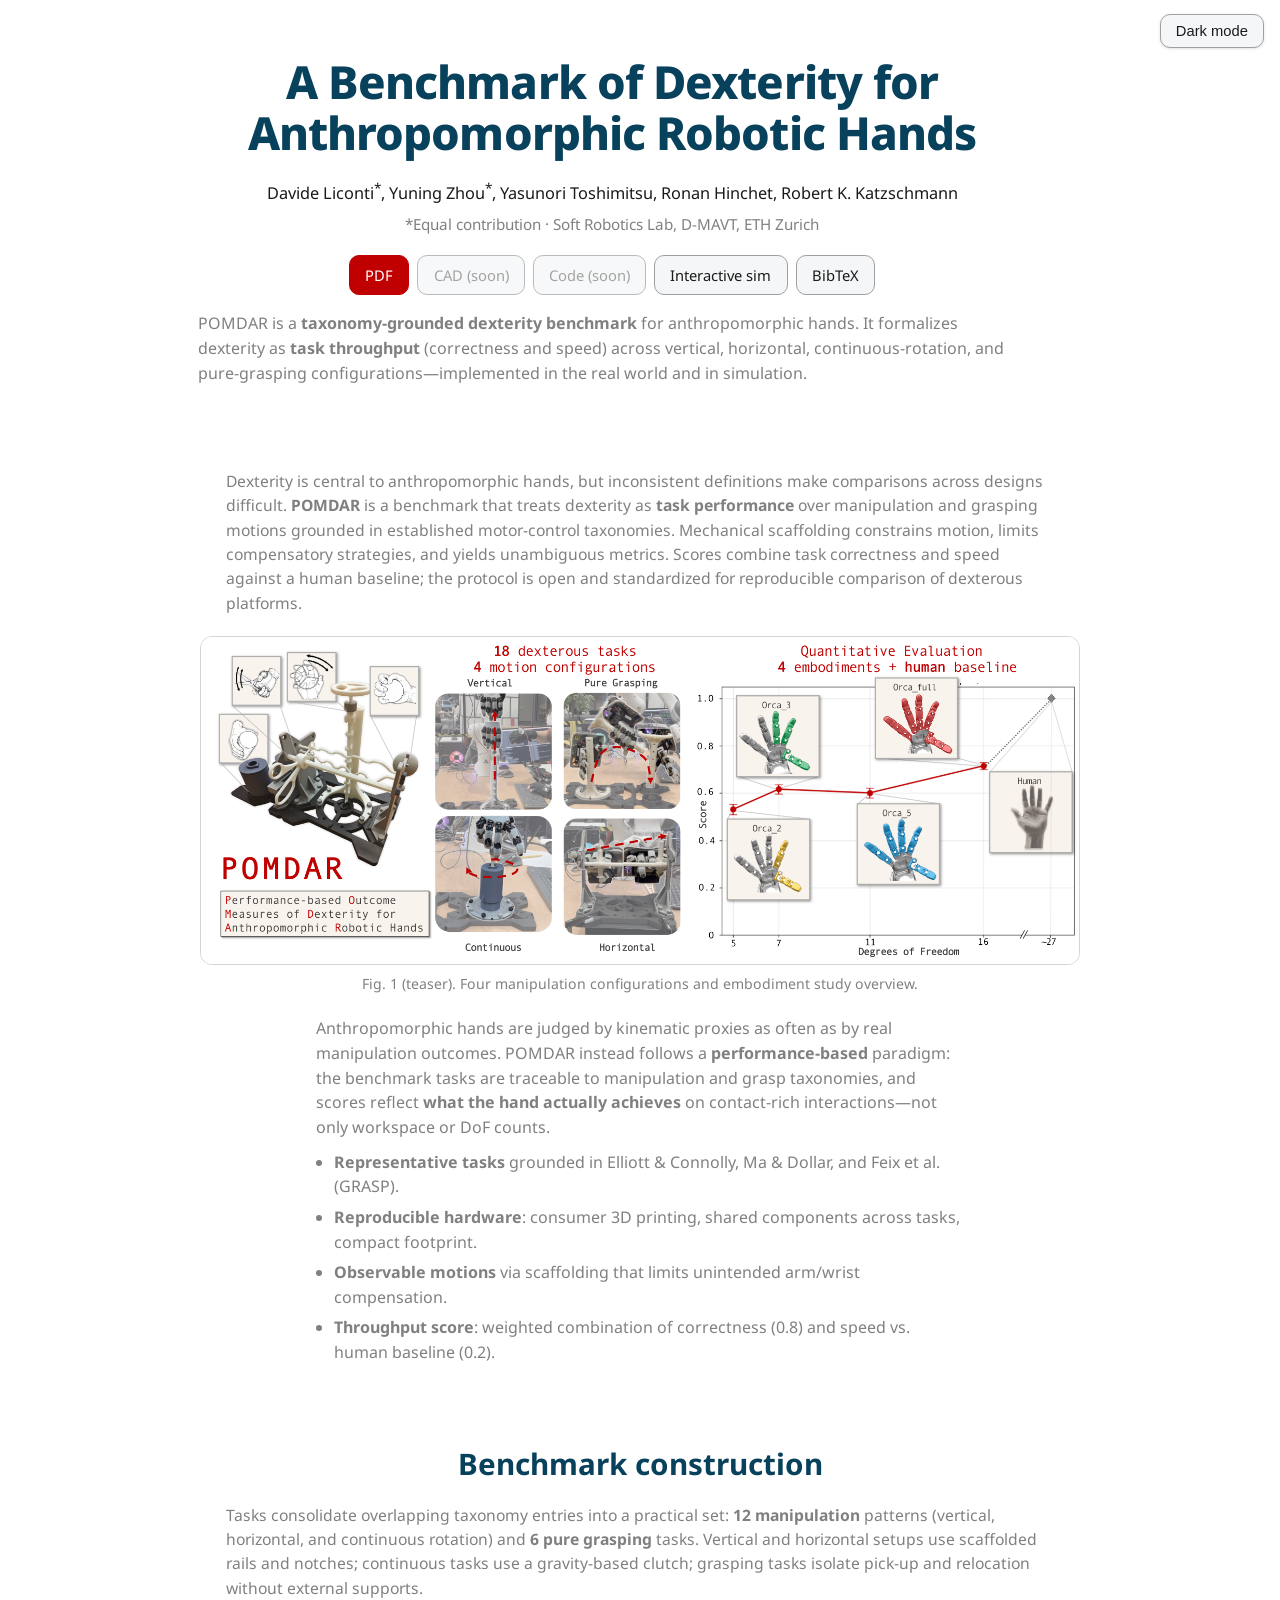
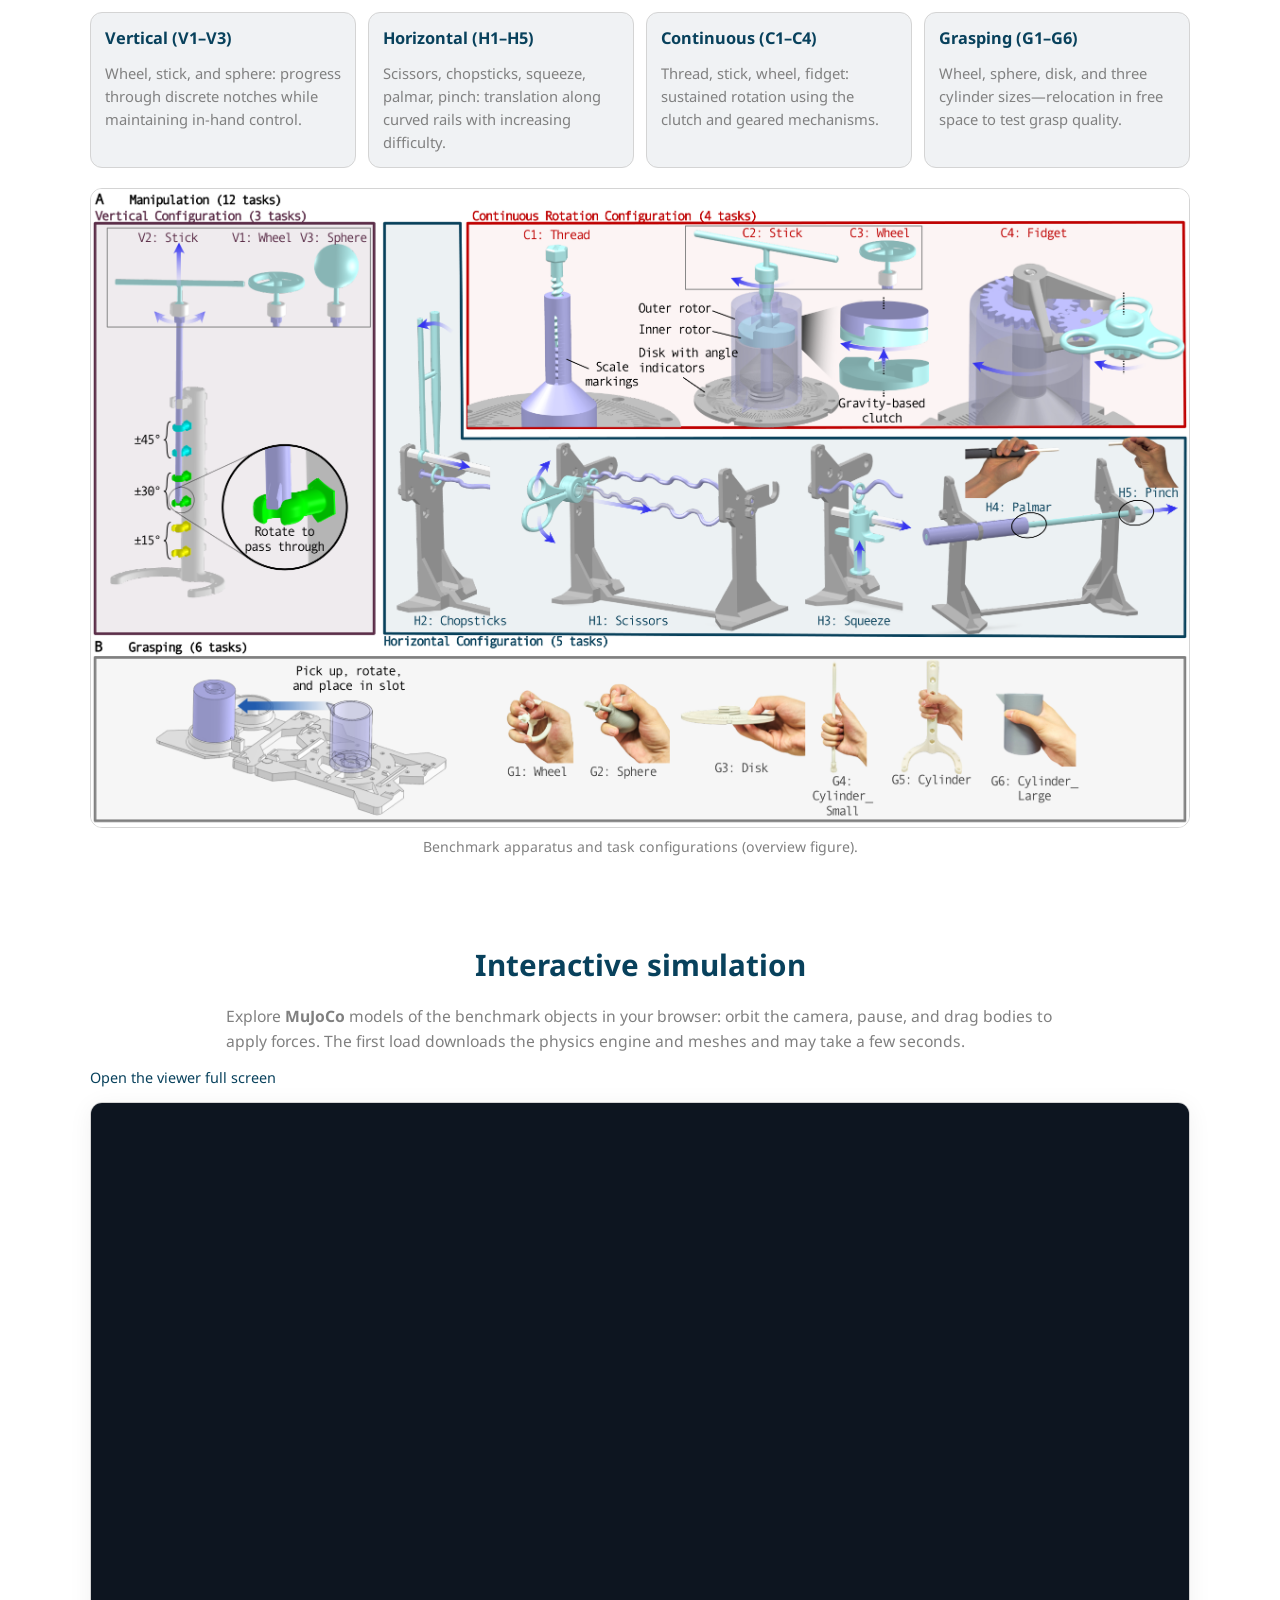
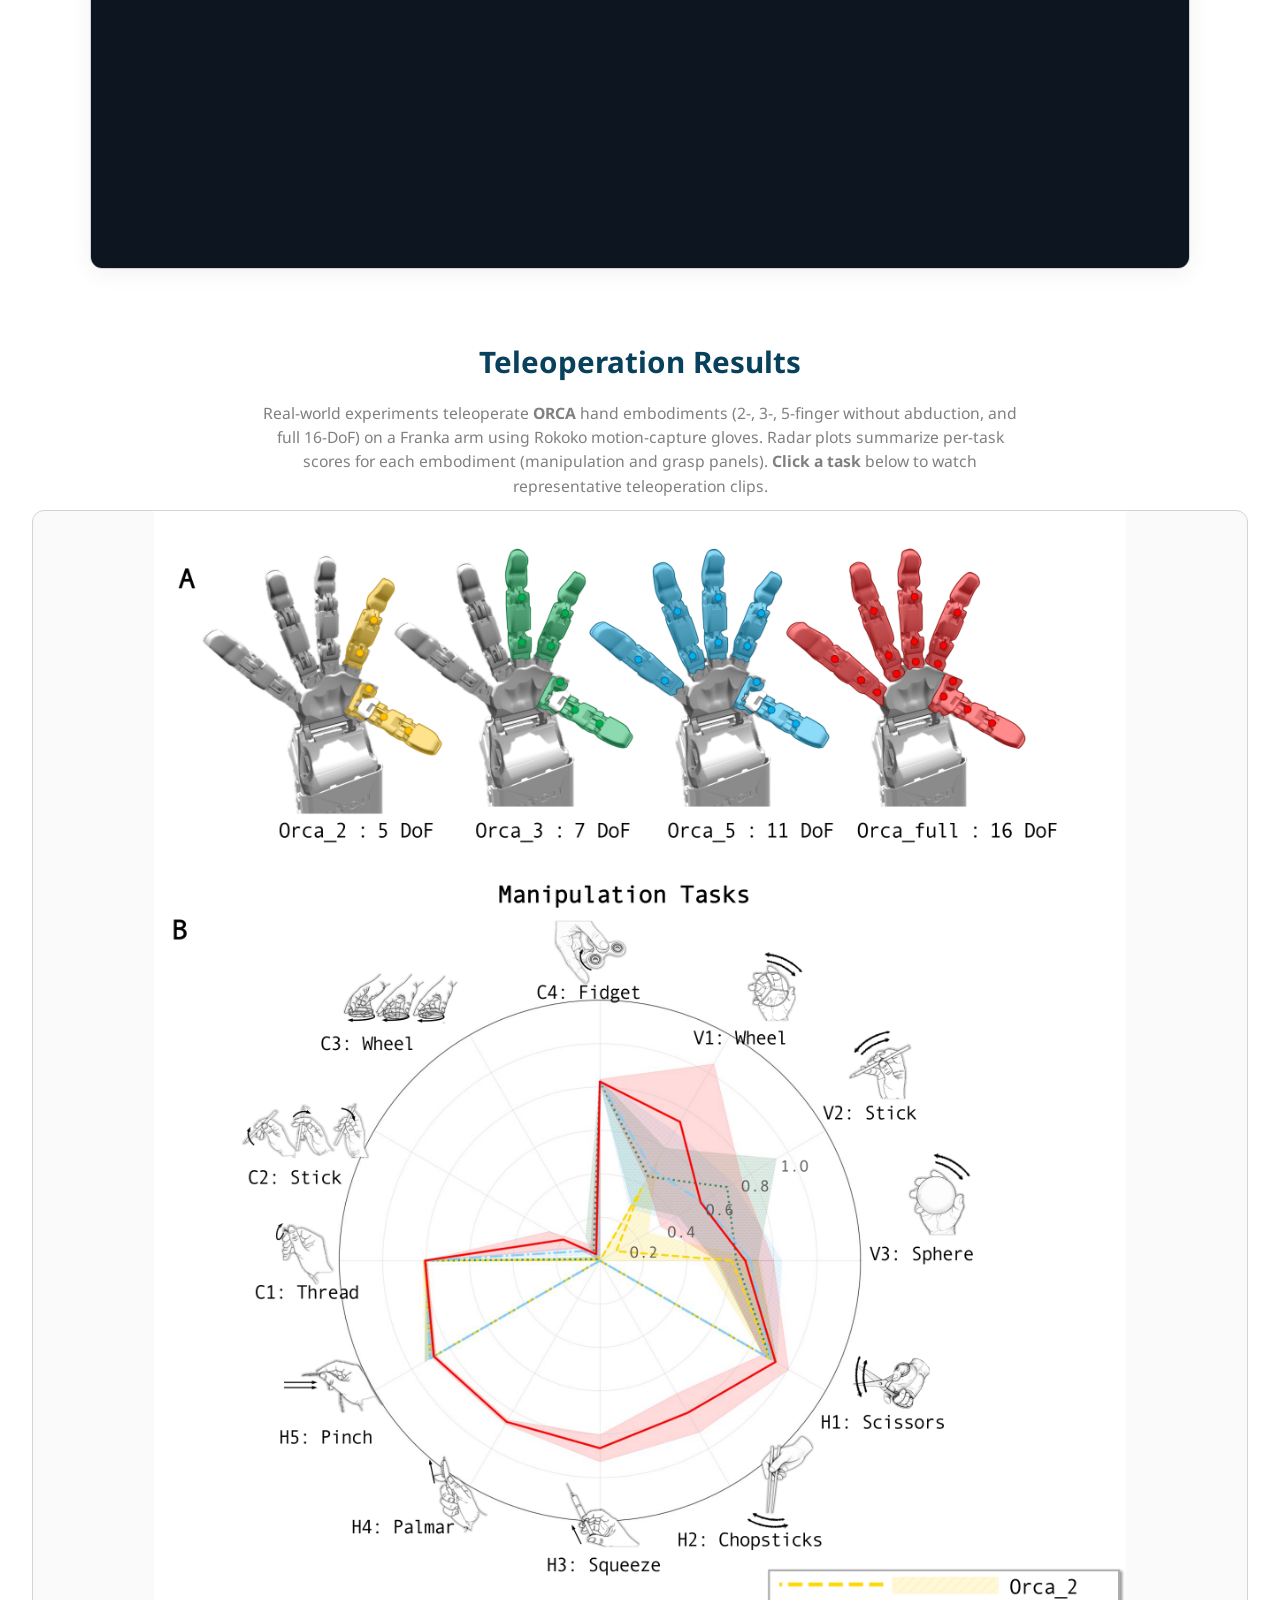
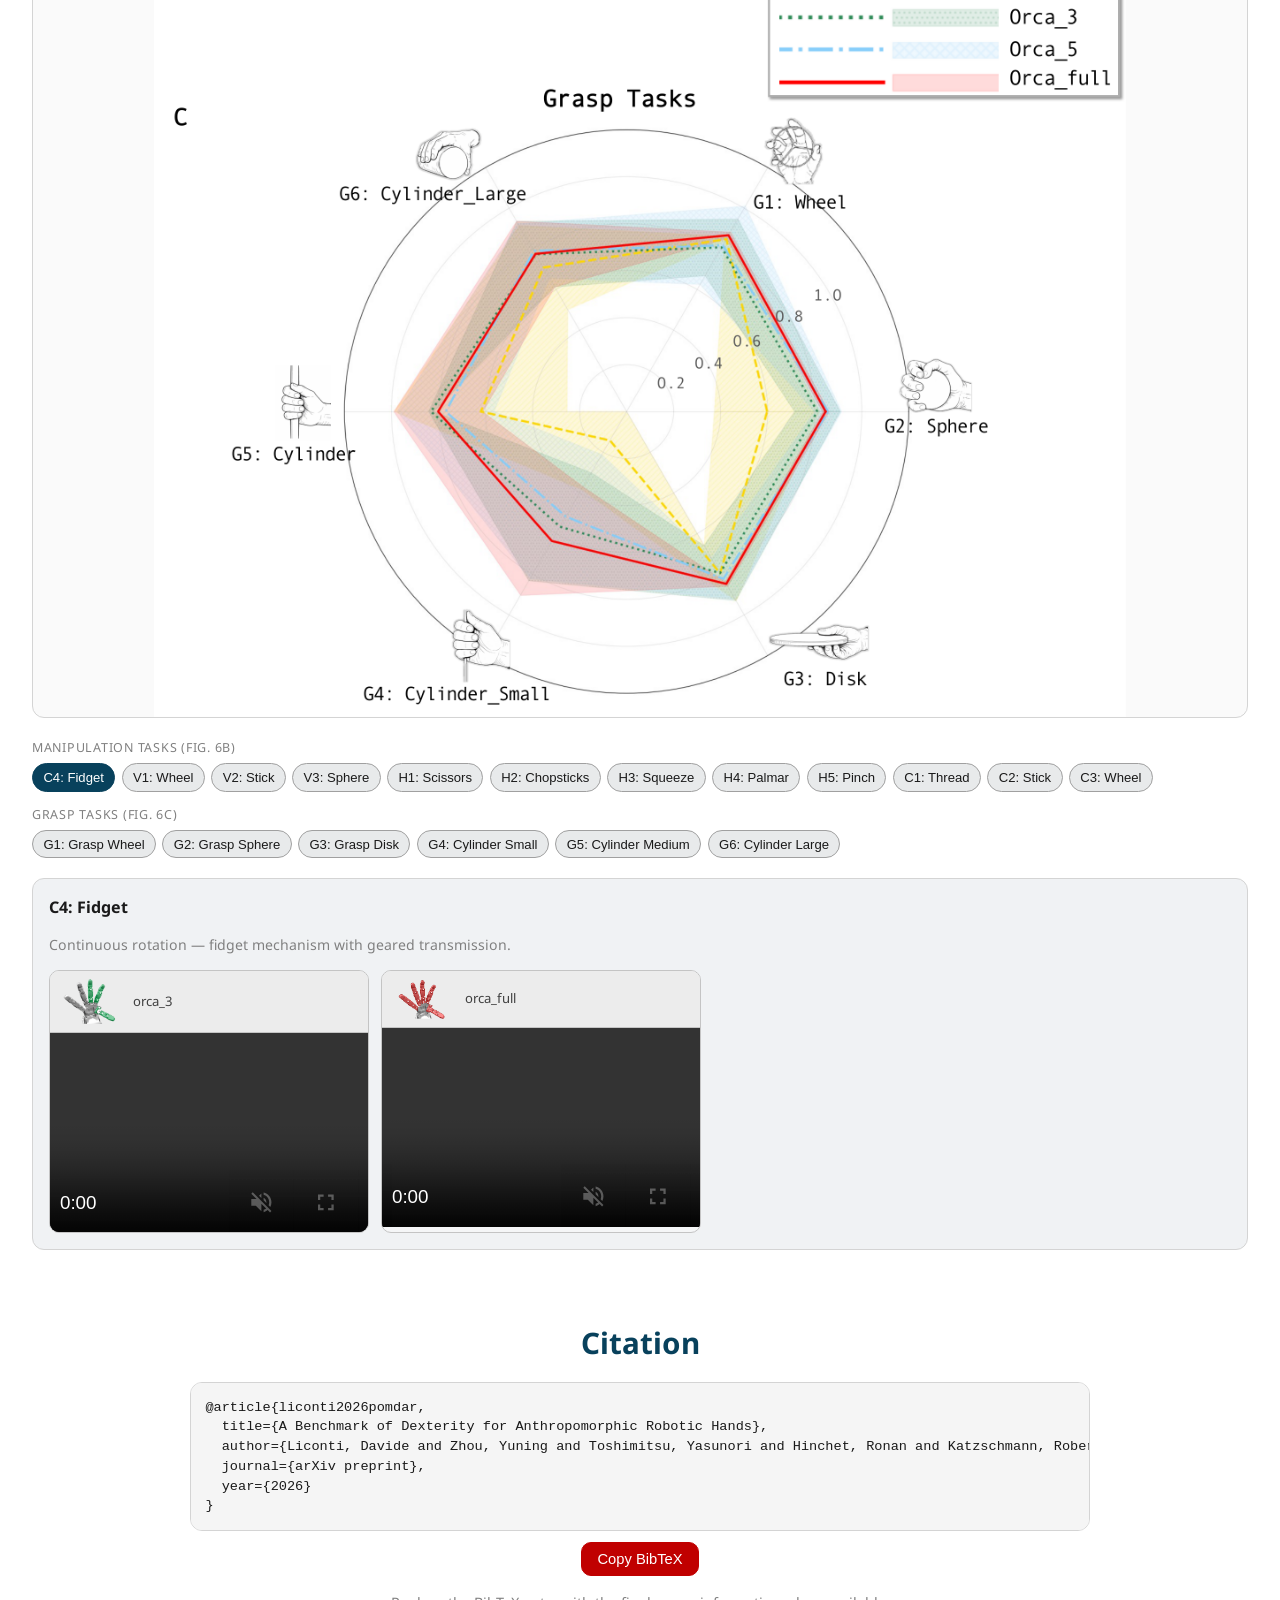
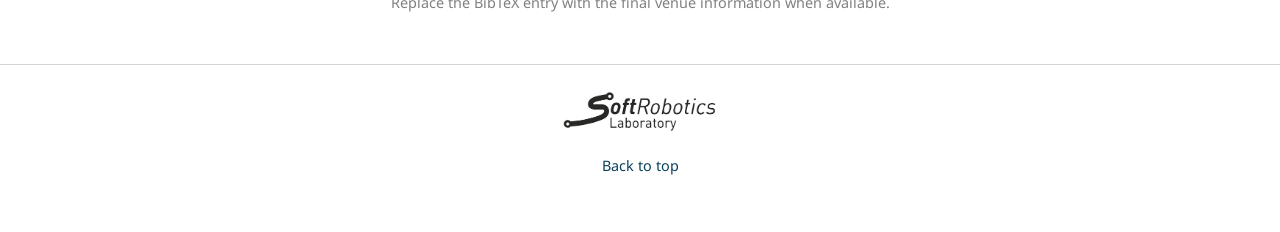
==== docs/index.html @ a83b5fb4 "Initial commit Made-with: Cursor" ====
<!doctype html>
<html lang="en">
  <head>
    <meta charset="UTF-8" />
    <meta name="viewport" content="width=device-width, initial-scale=1.0" />
    <title>A Benchmark of Dexterity for Anthropomorphic Robotic Hands</title>
    <meta
      name="description"
      content="POMDAR: a compact, fully 3D-printable benchmark for quantitative evaluation of anthropomorphic robotic hand dexterity."
    />
    <link rel="preconnect" href="https://fonts.googleapis.com" />
    <link rel="preconnect" href="https://fonts.gstatic.com" crossorigin />
    <link
      href="https://fonts.googleapis.com/css2?family=Noto+Sans:wght@400;500;600;700;800&display=swap"
      rel="stylesheet"
    />
    <link rel="stylesheet" href="styles.css" />
    <meta name="theme-color" content="#ffffff" />
    <script>
      (function () {
        try {
          var t = localStorage.getItem("pomdar-theme");
          var mode = t === "dark" ? "dark" : "light";
          document.documentElement.setAttribute("data-theme", mode);
          document.documentElement.style.colorScheme = mode === "dark" ? "dark" : "light";
        } catch (e) {
          document.documentElement.setAttribute("data-theme", "light");
        }
      })();
    </script>
  </head>
  <body>
    <div class="theme-bar">
      <button type="button" class="btn theme-toggle" id="themeToggle" aria-pressed="false">
        Dark mode
      </button>
    </div>
    <header class="hero section reveal" id="top">
      <h1>A Benchmark of Dexterity for Anthropomorphic Robotic Hands</h1>
      <p class="authors">
        Davide Liconti<sup>*</sup>, Yuning Zhou<sup>*</sup>, Yasunori Toshimitsu, Ronan Hinchet, Robert K. Katzschmann
      </p>
      <p class="affiliations">*Equal contribution · Soft Robotics Lab, D-MAVT, ETH Zurich</p>

      <div class="actions" aria-label="Resources">
        <a class="btn btn-solid" href="assets/pomdar.pdf" target="_blank" rel="noreferrer">PDF</a>
        <span class="btn btn-soon" title="Coming soon">CAD (soon)</span>
        <span class="btn btn-soon" title="Coming soon">Code (soon)</span>
        <a class="btn" href="#interactive-sim">Interactive sim</a>
        <a class="btn" href="#citation">BibTeX</a>
      </div>

      <p class="lead">
        POMDAR is a <b>taxonomy-grounded dexterity benchmark</b> for anthropomorphic hands. It formalizes dexterity as
        <b>task throughput</b> (correctness and speed) across vertical, horizontal, continuous-rotation, and pure-grasping
        configurations—implemented in the real world and in simulation.
      </p>
    </header>

    <main>
      <section class="section reveal" id="abstract">
        <p class="abstract">
          Dexterity is central to anthropomorphic hands, but inconsistent definitions make comparisons across designs
          difficult. <b>POMDAR</b> is a benchmark that treats dexterity as <b>task performance</b> over manipulation and
          grasping motions grounded in established motor-control taxonomies. Mechanical scaffolding constrains motion,
          limits compensatory strategies, and yields unambiguous metrics. Scores combine task correctness and speed against
          a human baseline; the protocol is open and standardized for reproducible comparison of dexterous platforms.
        </p>
        <figure class="figure figure--teaser">
          <div class="media">
            <img
              src="assets/teaser_reworked_p1.png"
              alt="POMDAR benchmark overview: four manipulation configurations and quantitative evaluation across ORCA embodiments"
              loading="lazy"
            />
          </div>
          <p class="fig-caption">Fig. 1 (teaser). Four manipulation configurations and embodiment study overview.</p>
        </figure>
        <div class="intro-text">
          <p class="lead" style="margin-top: 0">
            Anthropomorphic hands are judged by kinematic proxies as often as by real manipulation outcomes. POMDAR
            instead follows a <b>performance-based</b> paradigm: the benchmark tasks are traceable to manipulation and
            grasp taxonomies, and scores reflect <b>what the hand actually achieves</b> on contact-rich interactions—not
            only workspace or DoF counts.
          </p>
          <ul class="bullets">
            <li><b>Representative tasks</b> grounded in Elliott &amp; Connolly, Ma &amp; Dollar, and Feix et al. (GRASP).</li>
            <li><b>Reproducible hardware</b>: consumer 3D printing, shared components across tasks, compact footprint.</li>
            <li><b>Observable motions</b> via scaffolding that limits unintended arm/wrist compensation.</li>
            <li><b>Throughput score</b>: weighted combination of correctness (0.8) and speed vs. human baseline (0.2).</li>
          </ul>
        </div>
      </section>

      <section class="section reveal" id="benchmark">
        <h2>Benchmark construction</h2>
        <p class="abstract" style="margin-top: 0">
          Tasks consolidate overlapping taxonomy entries into a practical set: <b>12 manipulation</b> patterns (vertical,
          horizontal, and continuous rotation) and <b>6 pure grasping</b> tasks. Vertical and horizontal setups use
          scaffolded rails and notches; continuous tasks use a gravity-based clutch; grasping tasks isolate pick-up and
          relocation without external supports.
        </p>
        <div class="cards">
          <article class="card">
            <h3>Vertical (V1–V3)</h3>
            <p>Wheel, stick, and sphere: progress through discrete notches while maintaining in-hand control.</p>
          </article>
          <article class="card">
            <h3>Horizontal (H1–H5)</h3>
            <p>Scissors, chopsticks, squeeze, palmar, pinch: translation along curved rails with increasing difficulty.</p>
          </article>
          <article class="card">
            <h3>Continuous (C1–C4)</h3>
            <p>Thread, stick, wheel, fidget: sustained rotation using the clutch and geared mechanisms.</p>
          </article>
          <article class="card">
            <h3>Grasping (G1–G6)</h3>
            <p>Wheel, sphere, disk, and three cylinder sizes—relocation in free space to test grasp quality.</p>
          </article>
        </div>

        <figure class="figure" style="margin-top: 1.25rem">
          <div class="media">
            <img
              src="assets/benchmark_overview_p1.png"
              alt="POMDAR task configurations: vertical, horizontal, continuous rotation, and grasping panels"
              loading="lazy"
            />
          </div>
          <p class="fig-caption">Benchmark apparatus and task configurations (overview figure).</p>
        </figure>
      </section>

      <section class="section reveal" id="interactive-sim">
        <h2>Interactive simulation</h2>
        <p class="abstract" style="margin-top: 0">
          Explore <b>MuJoCo</b> models of the benchmark objects in your browser: orbit the camera, pause, and drag bodies to
          apply forces. The first load downloads the physics engine and meshes and may take a few seconds.
        </p>
        <p class="subtle" style="margin-bottom: 0.75rem">
          <a href="mujoco/index.html" target="_blank" rel="noreferrer">Open the viewer full screen</a>
        </p>
        <div class="sim-embed-wrap">
          <iframe
            class="sim-embed-frame"
            title="POMDAR MuJoCo benchmark viewer"
            src="mujoco/index.html"
            loading="lazy"
          ></iframe>
        </div>
      </section>

      <section class="section reveal" id="results">
        <h2>Teleoperation Results</h2>
        <p class="abstract" style="text-align: center; max-width: 85ch; margin-left: auto; margin-right: auto">
          Real-world experiments teleoperate <b>ORCA</b> hand embodiments (2-, 3-, 5-finger without abduction, and full
          16-DoF) on a Franka arm using Rokoko motion-capture gloves. Radar plots summarize per-task scores for each
          embodiment (manipulation and grasp panels). <b>Click a task</b> below to watch representative teleoperation clips.
        </p>

        <div class="results-layout">
          <div class="results-figure-wrap">
            <img
              src="assets/results_legend_p1.png"
              alt="POMDAR results: ORCA embodiments and radar plots for manipulation and grasp tasks"
              loading="lazy"
            />
          </div>

          <div class="task-toolbar">
            <div>
              <div class="task-group-label">Manipulation tasks (Fig.&nbsp;6B)</div>
              <div class="task-chips" id="task-chips-manip"></div>
            </div>
            <div>
              <div class="task-group-label">Grasp tasks (Fig.&nbsp;6C)</div>
              <div class="task-chips" id="task-chips-grasp"></div>
            </div>
          </div>

          <div class="task-panel" id="task-panel" aria-live="polite"></div>
        </div>
      </section>

      <section class="section reveal" id="citation">
        <h2>Citation</h2>
        <pre id="bibtex">@article{liconti2026pomdar,
  title={A Benchmark of Dexterity for Anthropomorphic Robotic Hands},
  author={Liconti, Davide and Zhou, Yuning and Toshimitsu, Yasunori and Hinchet, Ronan and Katzschmann, Robert K.},
  journal={arXiv preprint},
  year={2026}
}</pre>
        <button id="copyBibtex" class="btn btn-solid" type="button">Copy BibTeX</button>
        <p class="subtle" style="margin-top: 1rem; text-align: center">
          Replace the BibTeX entry with the final venue information when available.
        </p>
      </section>
    </main>

    <footer class="footer reveal">
      <p class="footer-logo">
        <a href="https://srl.ethz.ch/" target="_blank" rel="noopener noreferrer">
          <img src="assets/srl_logo.png" alt="Soft Robotics Lab, ETH Zurich" loading="lazy" />
        </a>
      </p>
      <p class="subtle"><a href="#top">Back to top</a></p>
    </footer>

    <script src="script.js"></script>
  </body>
</html>
---- docs/styles.css ----
/* Brand: blue #08415C, grey #808080, red #C00000 */
:root[data-theme="light"] {
  color-scheme: light;
  --brand-blue: #08415c;
  --brand-red: #c00000;
  --brand-grey: #808080;
  --bg: #ffffff;
  --bg-elev: #f5f6f7;
  --ink: #1a1a1a;
  --muted: #808080;
  --line: #d4d4d4;
  --line-strong: #a0a0a0;
  --accent: #08415c;
  --accent-hover: #c00000;
  --accent-dim: #c00000;
  --panel: #f0f2f4;
  --chip-bg: #e8eaeb;
  --h3-color: #08415c;
  --h2-color: #08415c;
  --fig-cap: #808080;
  --label-muted: #808080;
  --media-bg: linear-gradient(145deg, #f5f7f8, #eceef0);
  --results-wrap-bg: #fafafa;
  --chip-active-bg: #08415c;
  --chip-active-border: #08415c;
  --chip-active-fg: #ffffff;
  --video-border: #c4c4c4;
  --video-head-bg: #ececec;
  --video-head-border: #c4c4c4;
  --video-head-text: #404040;
  --pre-bg: #f5f5f5;
  --pre-text: #1a1a1a;
  --pre-border: #d4d4d4;
  --subtle: #808080;
  --hint: #808080;
  --h1-color: #08415c;
}

:root[data-theme="dark"] {
  color-scheme: dark;
  --brand-blue: #08415c;
  --brand-red: #c00000;
  --brand-grey: #808080;
  --bg: #0a1218;
  --bg-elev: #111c24;
  --ink: #e8e8e8;
  --muted: #a0a0a0;
  --line: #2a3d4a;
  --line-strong: #3d5566;
  --accent: #7ec8e0;
  --accent-hover: #ff6b6b;
  --accent-dim: #c00000;
  --panel: #0f1a22;
  --chip-bg: #162530;
  --h3-color: #b8dce8;
  --h2-color: #7ec8e0;
  --fig-cap: #a0a0a0;
  --label-muted: #a0a0a0;
  --media-bg: linear-gradient(145deg, #0f1c24, #0a1218);
  --results-wrap-bg: #0d161d;
  --chip-active-bg: #08415c;
  --chip-active-border: #c00000;
  --chip-active-fg: #ffffff;
  --video-border: #2a4050;
  --video-head-bg: #111c24;
  --video-head-border: #2a4050;
  --video-head-text: #c8c8c8;
  --pre-bg: #0f1a22;
  --pre-text: #e0e0e0;
  --pre-border: #2a4050;
  --subtle: #a0a0a0;
  --hint: #a0a0a0;
  --h1-color: #e8f4f8;
}

.theme-bar {
  position: fixed;
  top: 0.85rem;
  right: 1rem;
  z-index: 100;
}

.theme-toggle {
  font-size: 0.86rem;
  padding: 0.4rem 0.75rem;
  box-shadow: 0 1px 3px rgba(0, 0, 0, 0.12);
}

:root[data-theme="dark"] .theme-toggle {
  box-shadow: 0 1px 4px rgba(0, 0, 0, 0.4);
}

* {
  box-sizing: border-box;
}

html {
  scroll-behavior: smooth;
}

body {
  margin: 0;
  font-family: "Noto Sans", system-ui, sans-serif;
  background: var(--bg);
  color: var(--ink);
  line-height: 1.55;
}

a {
  color: var(--accent);
  text-decoration: none;
}

a:hover {
  color: var(--accent-hover);
  text-decoration: underline;
}

.section {
  width: min(1100px, 92vw);
  margin: 0 auto;
  padding: 2.2rem 0;
}

#results.section,
#videos.section {
  width: min(1280px, 95vw);
}

.hero {
  text-align: center;
  padding: 3.5rem 4.5rem 2rem 1rem;
}

h1 {
  font-size: clamp(1.75rem, 4.2vw, 2.85rem);
  font-weight: 800;
  letter-spacing: -0.02em;
  line-height: 1.12;
  max-width: 28ch;
  margin: 0 auto;
}

.hero h1 {
  max-width: min(44ch, 94vw);
  color: var(--h1-color);
}

h2 {
  font-size: clamp(1.35rem, 2.8vw, 1.85rem);
  text-align: center;
  margin: 0 0 1rem;
  color: var(--h2-color);
}

h3 {
  font-size: 1.12rem;
  margin: 1.5rem 0 0.65rem;
  color: var(--h3-color);
}

.authors {
  margin: 1rem auto 0;
  max-width: 90ch;
  font-size: 1.02rem;
}

.hero .authors {
  margin-top: 1.15rem;
}

.affiliations {
  margin-top: 0.45rem;
  font-size: 0.95rem;
  color: var(--muted);
}

.actions {
  margin-top: 1.1rem;
  display: flex;
  flex-wrap: wrap;
  justify-content: center;
  gap: 0.5rem;
}

.btn {
  display: inline-flex;
  align-items: center;
  border: 1px solid var(--line-strong);
  border-radius: 10px;
  padding: 0.5rem 0.95rem;
  font-size: 0.92rem;
  color: var(--ink);
  background: var(--bg-elev);
  transition: transform 0.15s ease, border-color 0.15s ease, background 0.15s ease;
}

.btn:hover {
  transform: translateY(-1px);
  border-color: var(--brand-blue);
  text-decoration: none;
}

.btn-solid {
  background: var(--brand-red);
  border-color: var(--brand-red);
  color: #fff;
}

.btn-solid:hover {
  background: #a00000;
  border-color: #a00000;
  color: #fff;
}

.btn-soon {
  cursor: default;
  opacity: 0.72;
  pointer-events: none;
  color: var(--muted);
}

:root[data-theme="dark"] .btn-soon {
  opacity: 0.65;
}

.lead,
.abstract {
  max-width: 92ch;
  margin: 1rem auto 0;
  color: var(--muted);
  text-align: left;
}

.abstract {
  font-size: 0.98rem;
}

#abstract > .abstract:first-of-type {
  margin-bottom: 1.35rem;
}

.two-col {
  display: grid;
  grid-template-columns: 1fr 1.05fr;
  gap: 1.5rem;
  align-items: start;
  margin-top: 0.75rem;
}

.figure {
  margin: 0.75rem 0 0;
}

.figure.figure--teaser {
  width: 80%;
  max-width: 80%;
  margin: 0 auto 1.35rem;
}

@media (max-width: 640px) {
  .figure.figure--teaser {
    width: 92%;
    max-width: 92%;
  }
}

.intro-text {
  max-width: 72ch;
  margin: 0 auto;
}

.media {
  border: 1px solid var(--line);
  border-radius: 12px;
  overflow: hidden;
  background: var(--media-bg);
}

.media img {
  width: 100%;
  height: auto;
  display: block;
  vertical-align: middle;
}

#overview .media img {
  max-height: min(78vh, 820px);
  object-fit: contain;
}

.fig-caption {
  margin-top: 0.5rem;
  font-size: 0.88rem;
  color: var(--fig-cap);
  text-align: center;
}

.bullets {
  margin: 0.6rem 0 0;
  padding-left: 1.15rem;
  color: var(--muted);
}

.bullets li {
  margin: 0.35rem 0;
}

.cards {
  display: grid;
  grid-template-columns: repeat(auto-fit, minmax(240px, 1fr));
  gap: 0.75rem;
  margin-top: 0.75rem;
}

.card {
  border: 1px solid var(--line);
  border-radius: 12px;
  background: var(--panel);
  padding: 0.85rem;
}

.card h3 {
  margin-top: 0;
  font-size: 1.02rem;
}

.card p {
  margin: 0;
  font-size: 0.92rem;
  color: var(--muted);
}

/* Results interactive */
.results-layout {
  display: grid;
  grid-template-columns: 1fr;
  gap: 1.25rem;
  margin-top: 0.75rem;
}

.results-figure-wrap {
  position: relative;
  border-radius: 12px;
  overflow: hidden;
  border: 1px solid var(--line);
  background: var(--results-wrap-bg);
}

.results-figure-wrap img {
  width: 80%;
  height: auto;
  display: block;
  margin: 0 auto;
}

.task-toolbar {
  display: flex;
  flex-direction: column;
  gap: 0.85rem;
}

.task-group-label {
  font-size: 0.78rem;
  text-transform: uppercase;
  letter-spacing: 0.06em;
  color: var(--label-muted);
  margin-bottom: 0.35rem;
}

.task-chips {
  display: flex;
  flex-wrap: wrap;
  gap: 0.4rem;
}

.task-chip {
  border: 1px solid var(--line-strong);
  background: var(--chip-bg);
  color: var(--ink);
  border-radius: 999px;
  padding: 0.35rem 0.65rem;
  font-size: 0.82rem;
  cursor: pointer;
  transition: background 0.15s ease, border-color 0.15s ease, transform 0.1s ease;
}

.task-chip:hover {
  border-color: var(--brand-blue);
  transform: translateY(-1px);
}

.task-chip.is-active {
  background: var(--chip-active-bg);
  border-color: var(--chip-active-border);
  color: var(--chip-active-fg);
}

.task-chip:disabled {
  pointer-events: none;
}

.task-panel {
  border: 1px solid var(--line);
  border-radius: 12px;
  background: var(--panel);
  padding: 1rem;
  min-height: 120px;
}

.task-panel h4 {
  margin: 0 0 0.65rem;
  font-size: 1rem;
  font-weight: 700;
}

.task-panel .task-desc {
  font-size: 0.88rem;
  color: var(--muted);
  margin-bottom: 0.85rem;
}

.video-row {
  display: flex;
  flex-wrap: wrap;
  gap: 0.75rem;
}

.video-unit {
  flex: 1 1 220px;
  max-width: 320px;
  border: 1px solid var(--video-border);
  border-radius: 10px;
  overflow: hidden;
  background: var(--bg-elev);
}

.video-unit-head {
  display: flex;
  align-items: center;
  gap: 0.6rem;
  padding: 0.5rem 0.6rem;
  background: var(--video-head-bg);
  border-bottom: 1px solid var(--video-head-border);
}

.video-unit-head img.emb-icon {
  width: 64px;
  height: auto;
  object-fit: contain;
  flex-shrink: 0;
}

.video-unit-head span {
  font-size: 0.82rem;
  color: var(--video-head-text);
  line-height: 1.2;
}

.video-crop {
  position: relative;
  width: 100%;
  aspect-ratio: 16 / 10;
  overflow: hidden;
  background: #000;
}

/* Tighter “center rectangle”: zoom into middle of frame (scale + clip). */
.video-crop video {
  position: absolute;
  left: 50%;
  top: 50%;
  width: 100%;
  height: 100%;
  /* ~15% less zoom than 1.58 → 1.58 × 0.85 */
  transform: translate(-50%, -50%) scale(1.343);
  transform-origin: center center;
  object-fit: cover;
  object-position: center center;
  display: block;
}

.hint {
  font-size: 0.86rem;
  color: var(--hint);
  margin-top: 0.5rem;
}

pre {
  margin: 0 auto;
  max-width: 900px;
  border: 1px solid var(--pre-border);
  border-radius: 12px;
  background: var(--pre-bg);
  padding: 0.9rem;
  overflow-x: auto;
  color: var(--pre-text);
  line-height: 1.45;
  font-size: 0.85rem;
}

#copyBibtex {
  display: block;
  margin: 0.65rem auto 0;
  cursor: pointer;
}

.footer {
  border-top: 1px solid var(--line);
  text-align: center;
  padding: 1.5rem 1rem 2.5rem;
  color: var(--muted);
  font-size: 0.9rem;
}

.footer-logo {
  margin: 0 0 1rem;
}

.footer-logo a {
  display: inline-block;
  line-height: 0;
  opacity: 0.95;
  transition: opacity 0.15s ease;
}

.footer-logo a:hover {
  opacity: 1;
  color: inherit;
}

.footer-logo img {
  height: 44px;
  width: auto;
  max-width: min(240px, 70vw);
  object-fit: contain;
}

.reveal {
  opacity: 0;
  transform: translateY(8px);
  transition: opacity 400ms ease, transform 400ms ease;
}

.reveal.is-visible {
  opacity: 1;
  transform: translateY(0);
}

.subtle {
  color: var(--subtle);
  font-size: 0.9rem;
}

.sim-embed-wrap {
  width: 100%;
  margin-top: 0.5rem;
  border-radius: 12px;
  overflow: hidden;
  border: 1px solid var(--line);
  background: var(--bg-elev);
  box-shadow: 0 4px 24px rgba(0, 0, 0, 0.06);
}

.sim-embed-frame {
  display: block;
  width: 100%;
  min-height: min(85vh, 880px);
  border: 0;
  background: #0d1520;
}

@media (max-width: 900px) {
  .sim-embed-frame {
    min-height: 70vh;
  }

  .two-col {
    grid-template-columns: 1fr;
  }

  .hero {
    padding-top: 3.2rem;
    padding-right: 1rem;
  }
}

@media (max-width: 480px) {
  .theme-bar {
    right: 0.5rem;
    top: 0.55rem;
  }

  .theme-toggle {
    font-size: 0.8rem;
    padding: 0.35rem 0.6rem;
  }
}

@media (prefers-reduced-motion: reduce) {
  html {
    scroll-behavior: auto;
  }
  .reveal {
    opacity: 1;
    transform: none;
  }
}
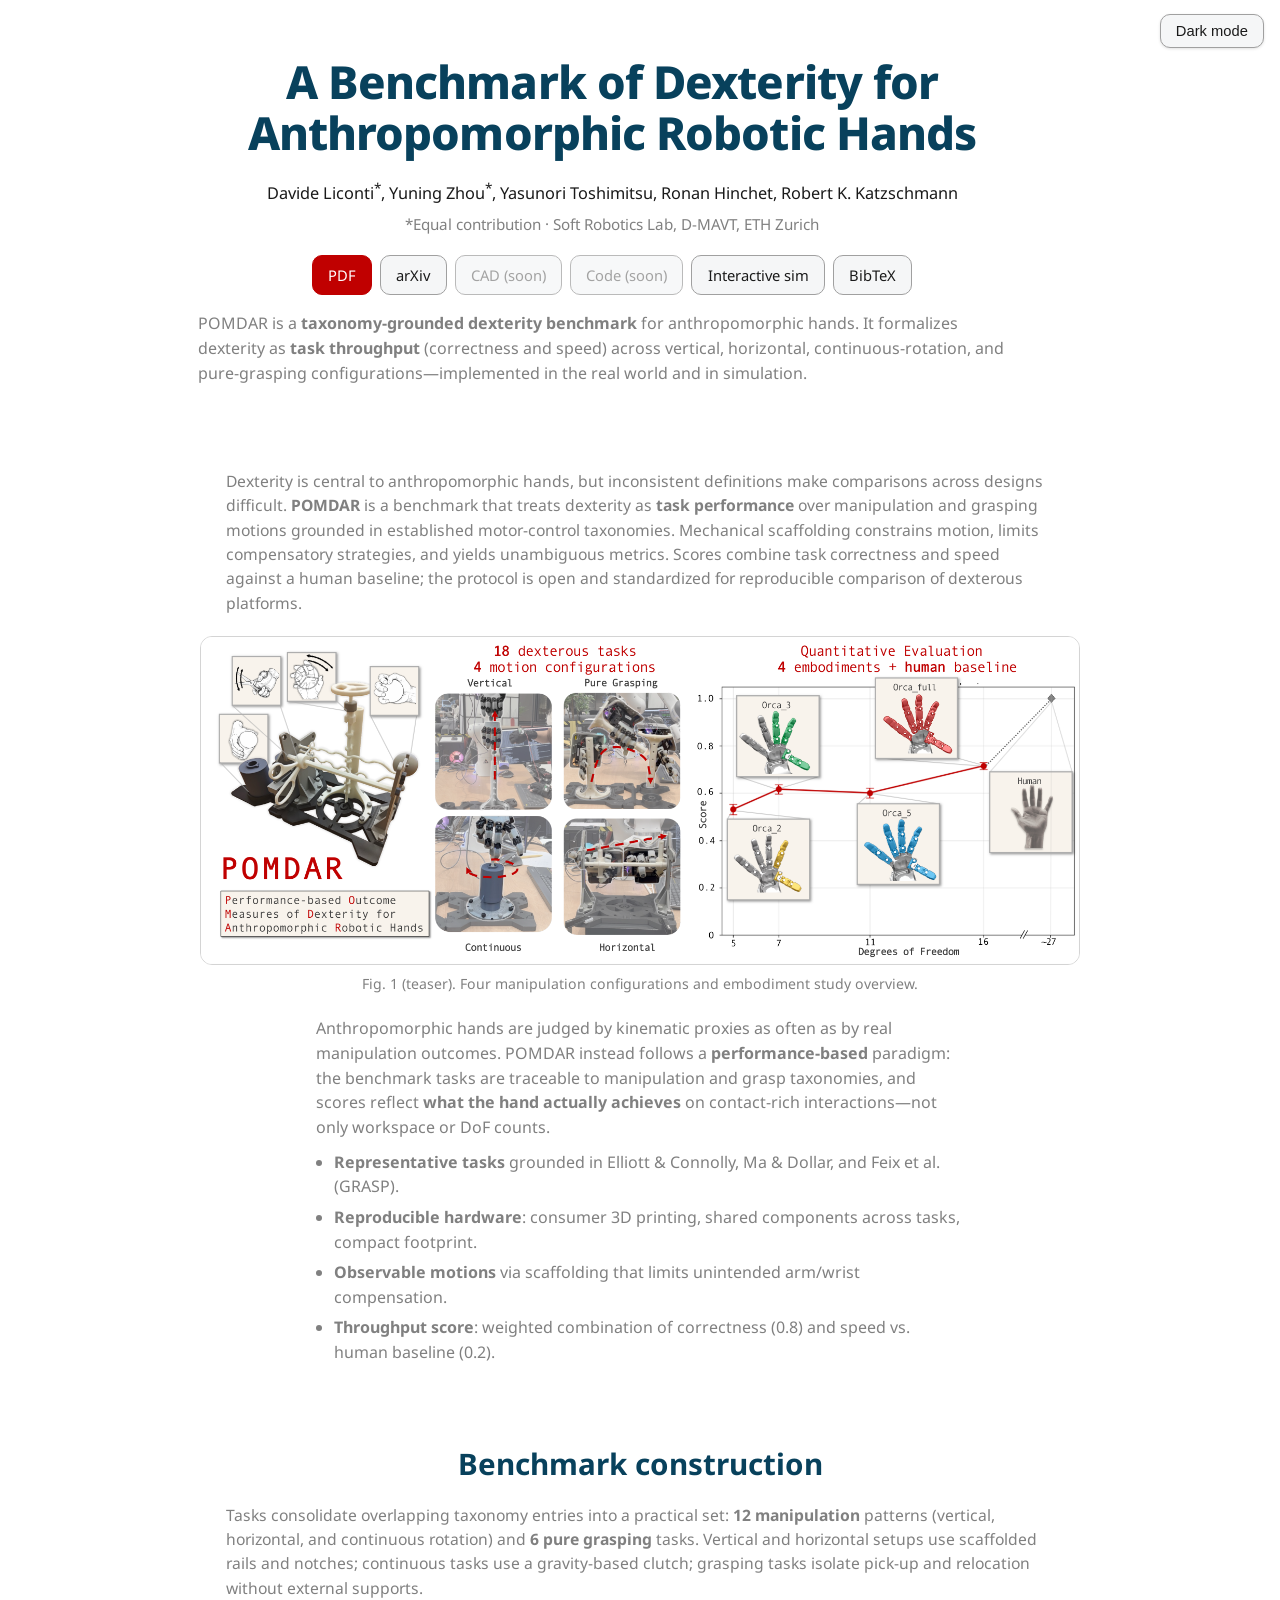
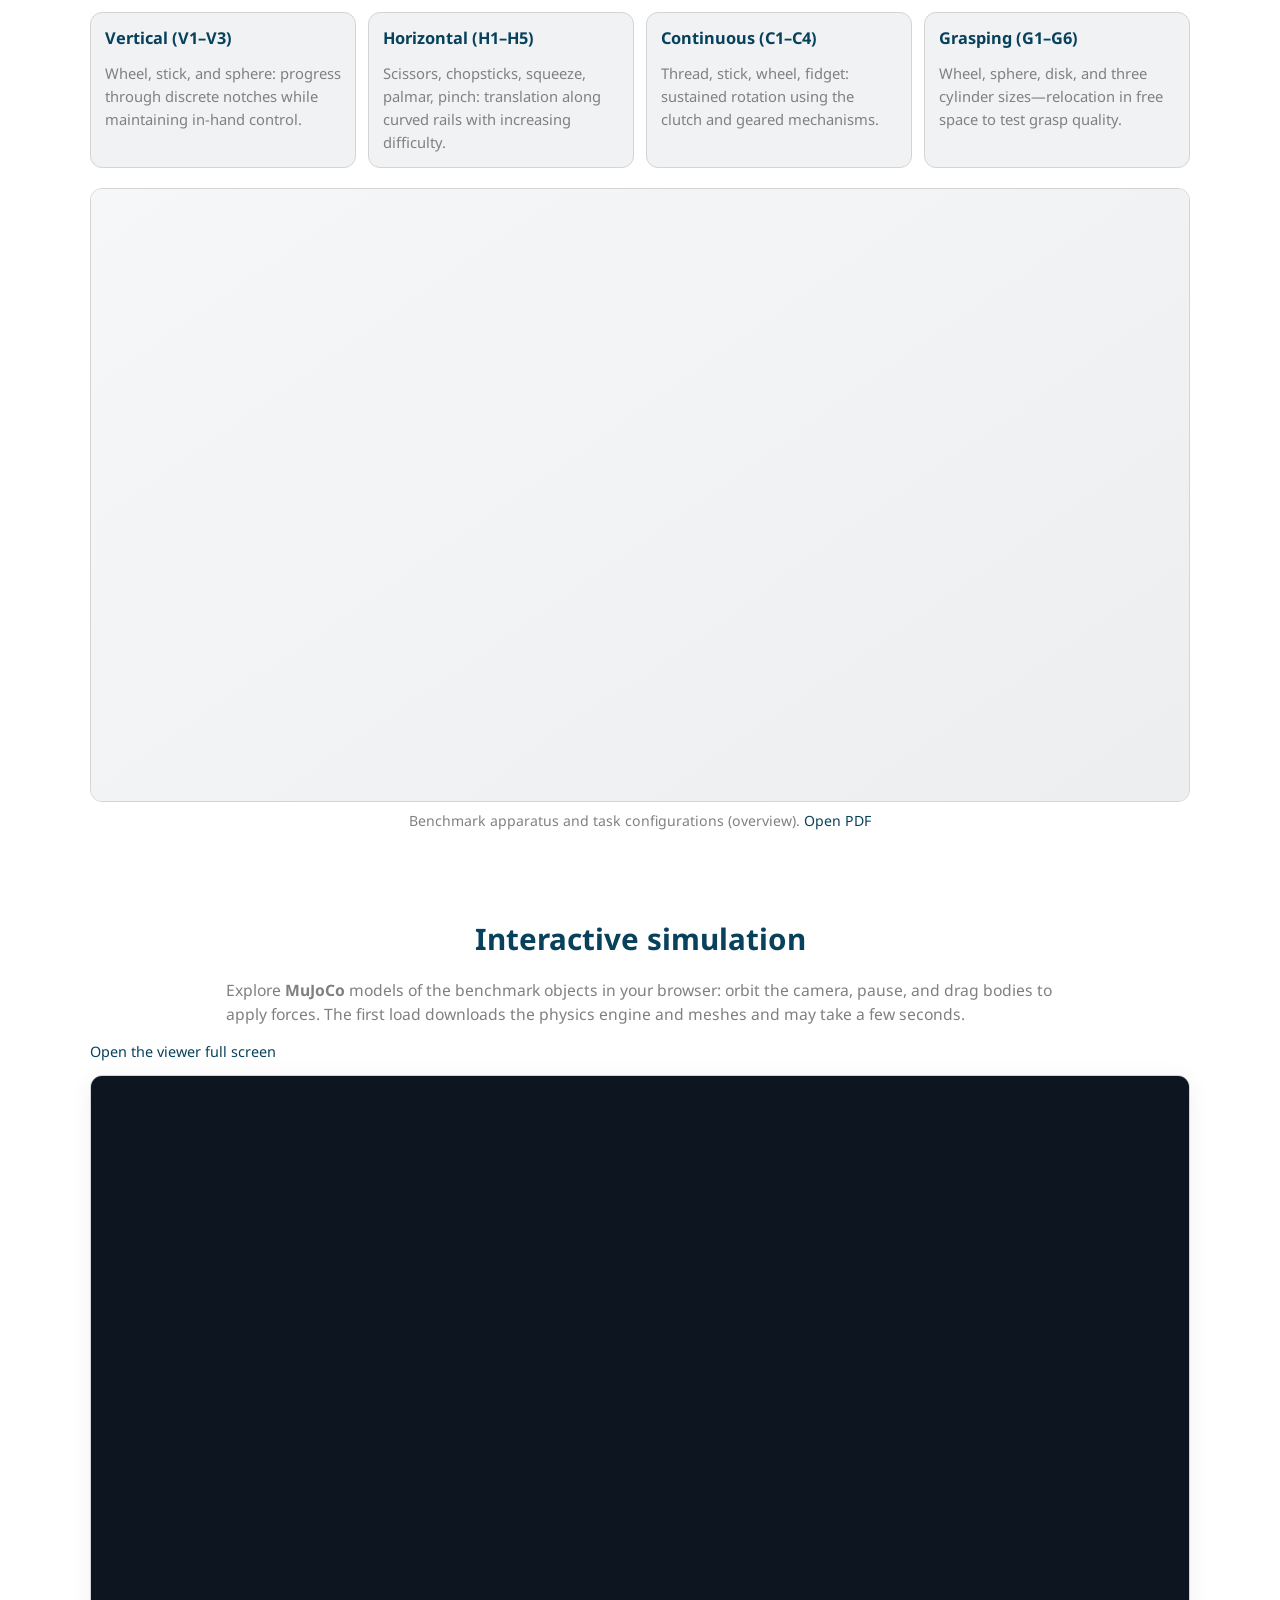
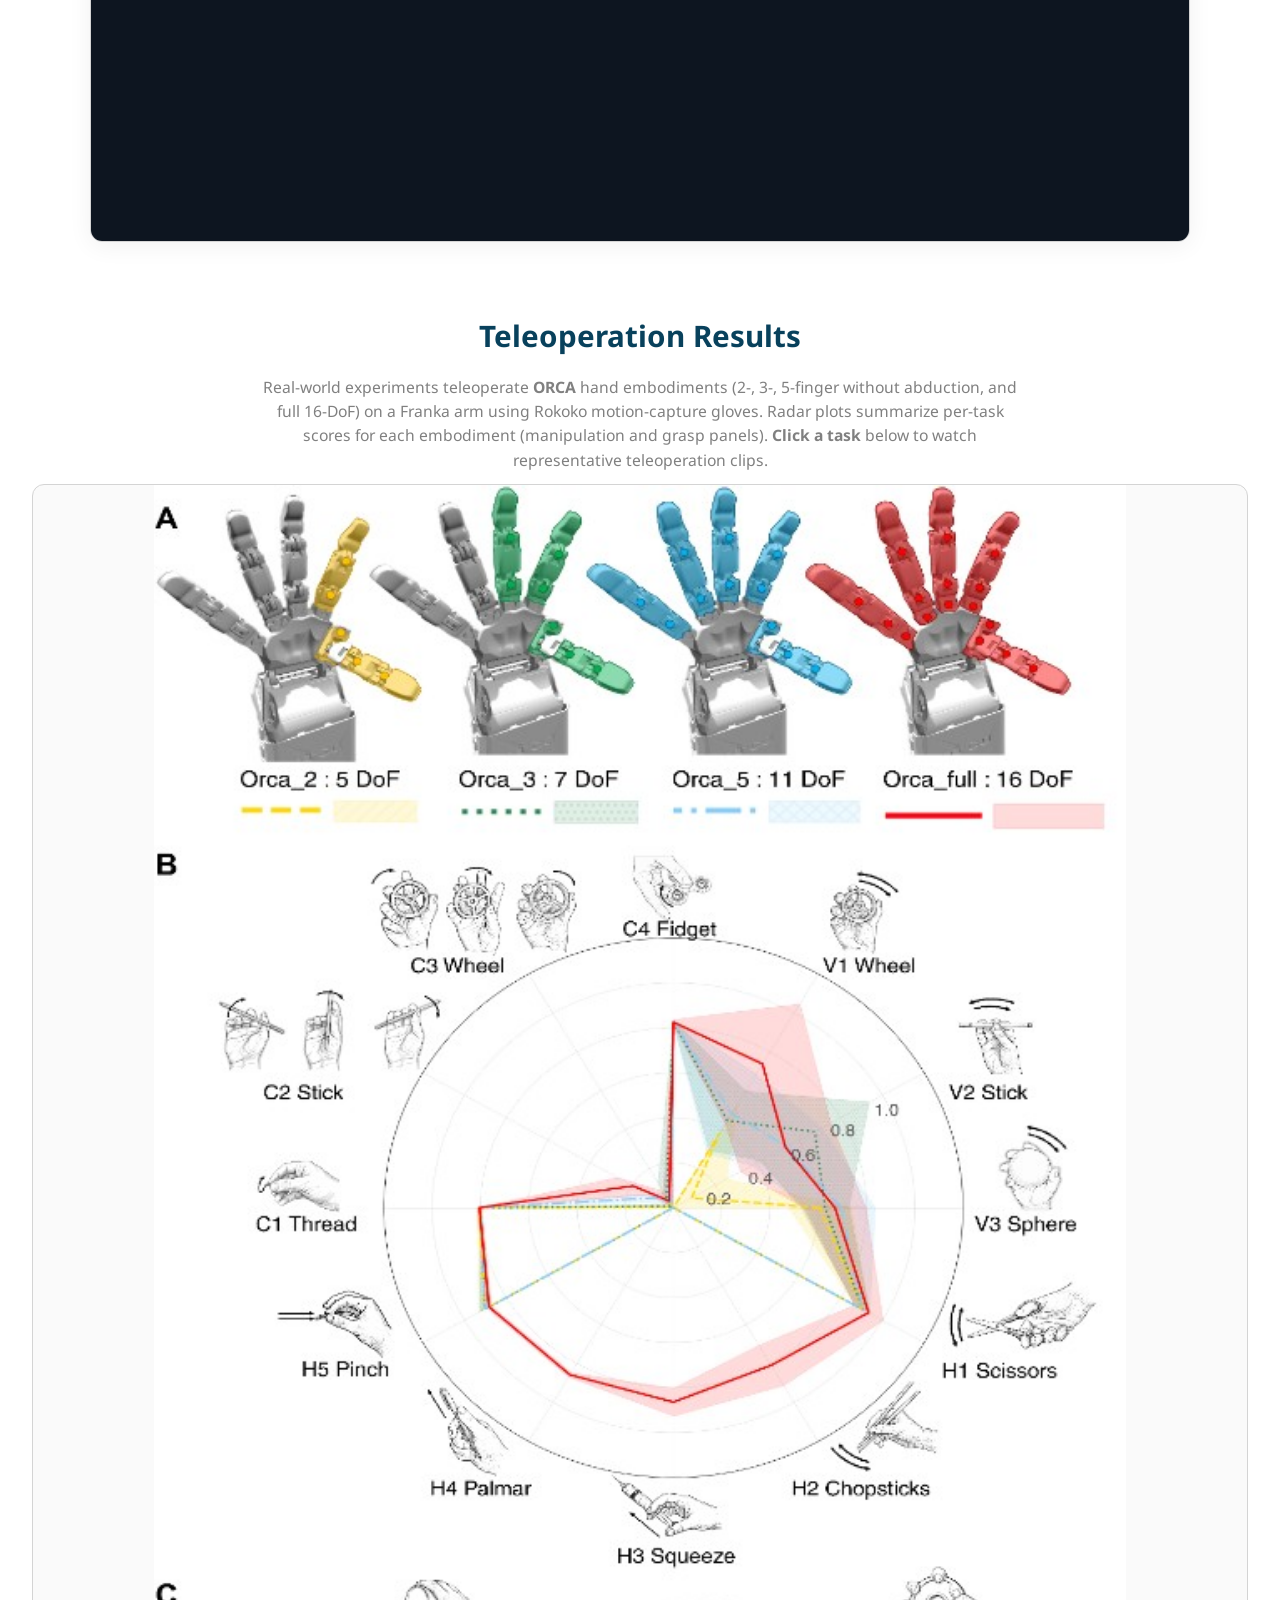
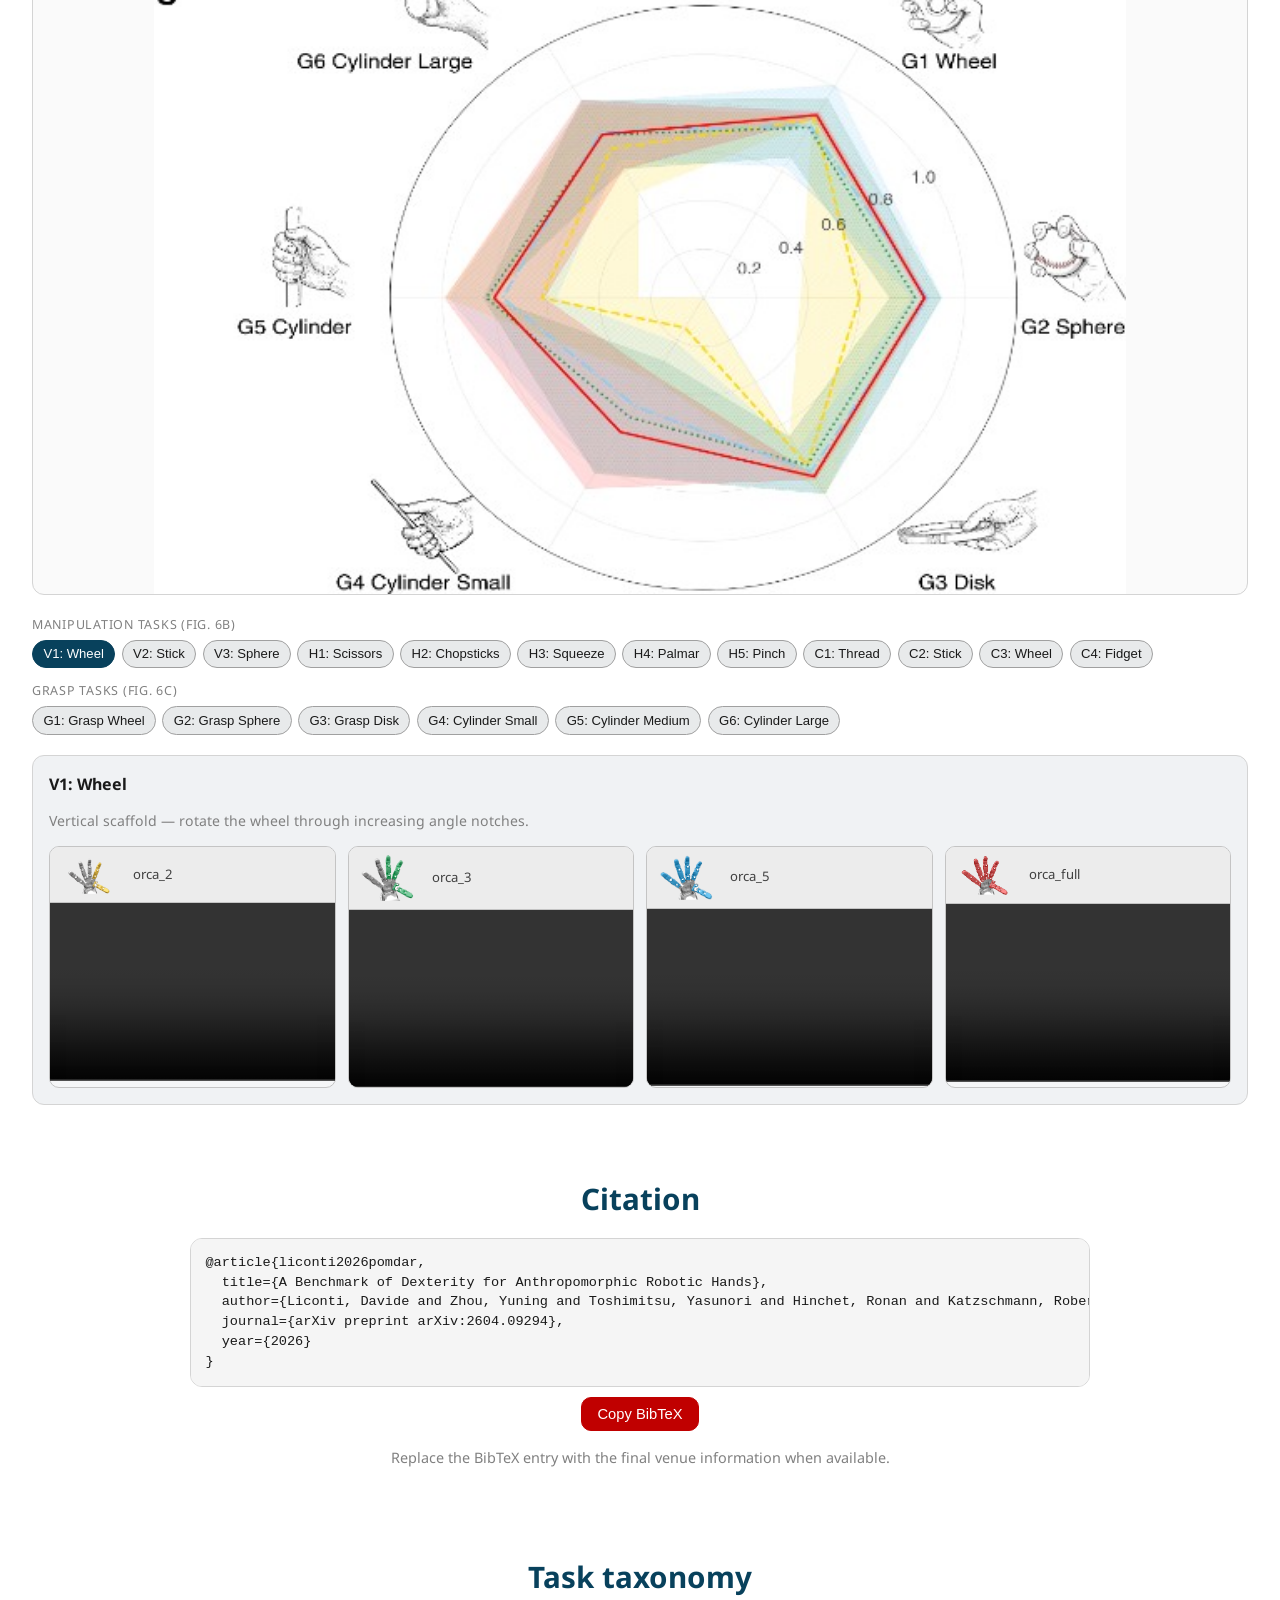
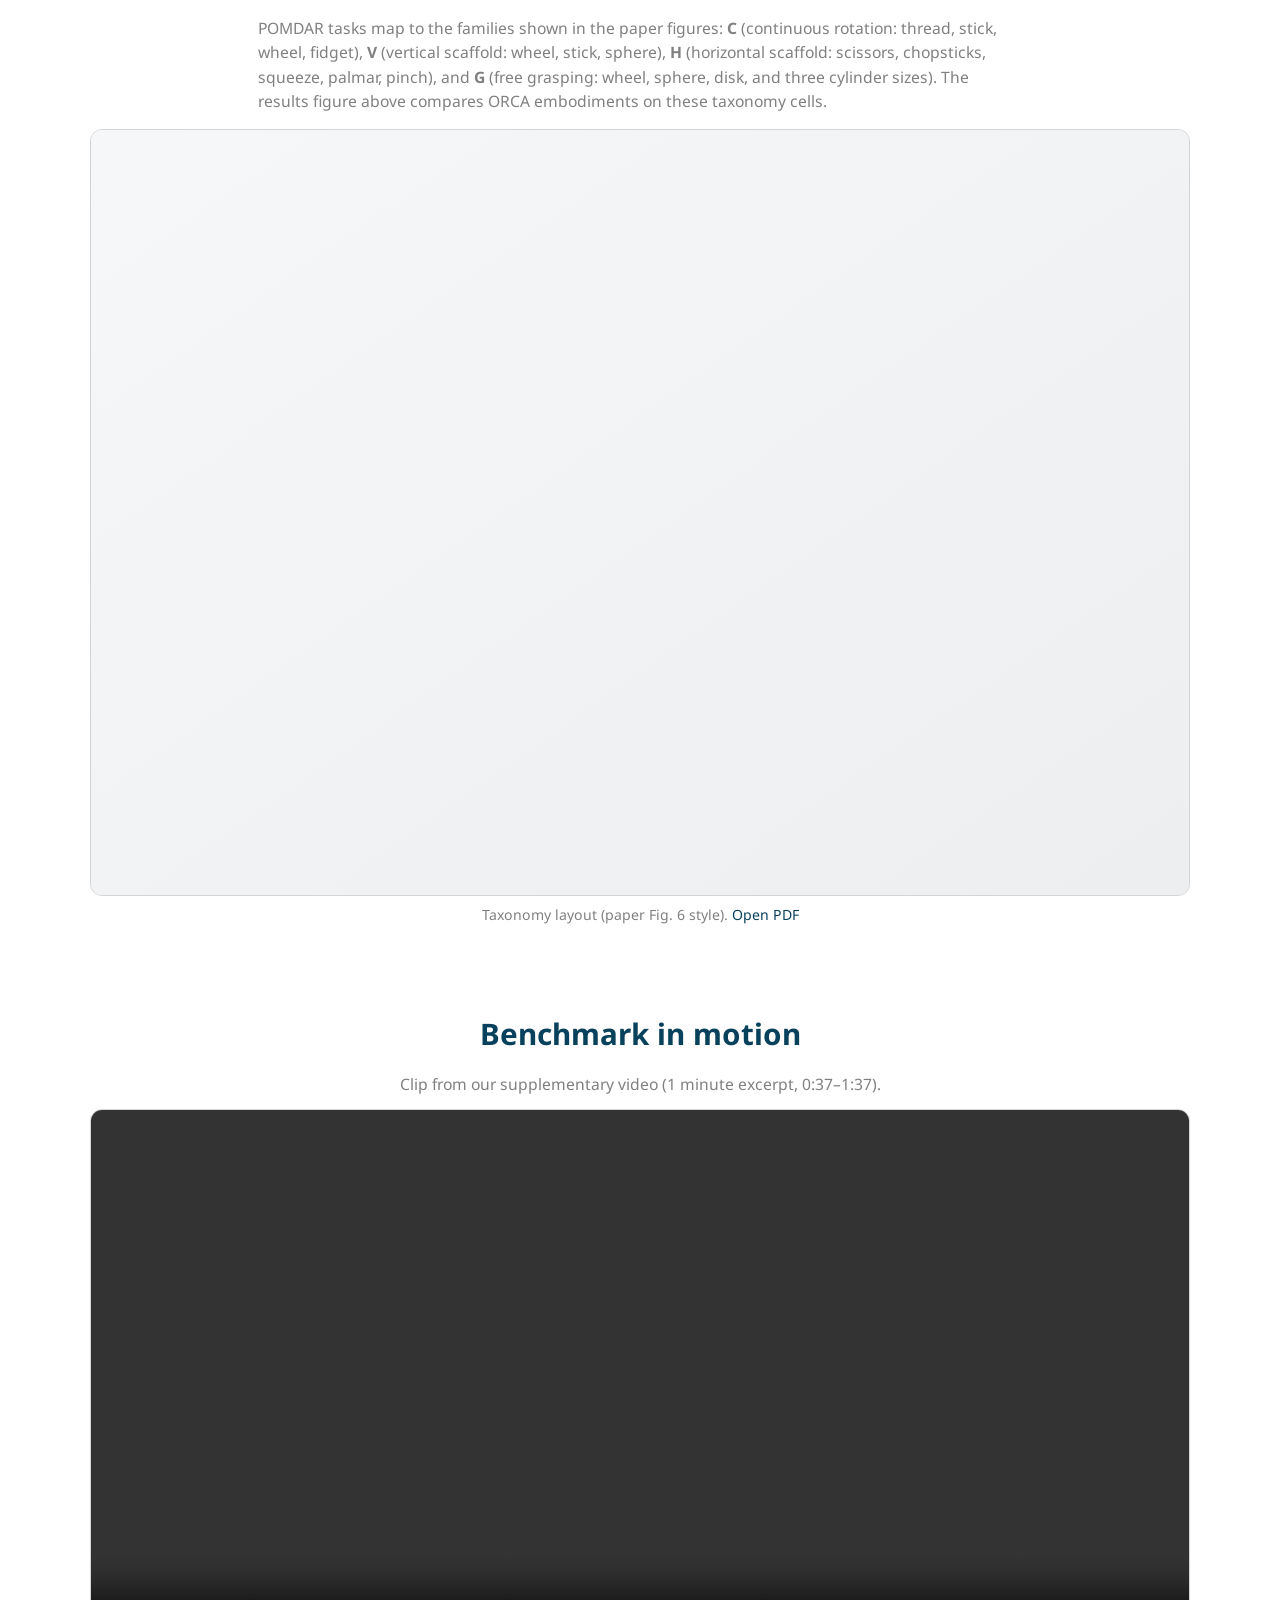
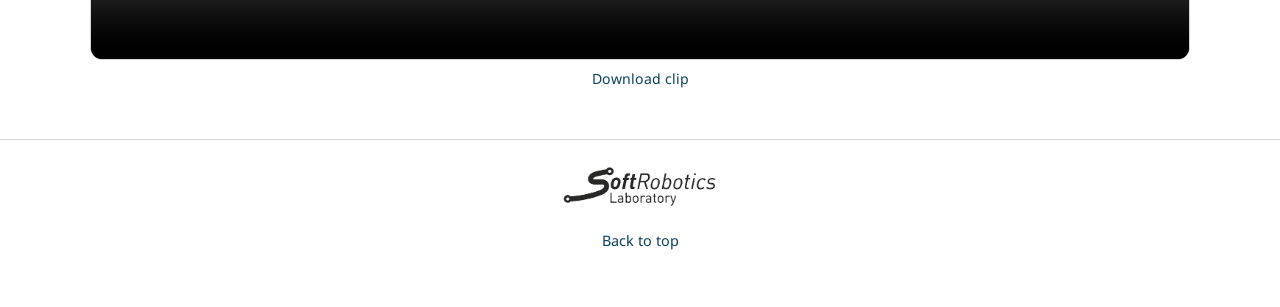
==== commit 52f35405: "add new videos and figures" ====
--- a/docs/index.html
+++ b/docs/index.html
@@ -44,6 +44,13 @@
 
       <div class="actions" aria-label="Resources">
         <a class="btn btn-solid" href="assets/pomdar.pdf" target="_blank" rel="noreferrer">PDF</a>
+        <a
+          class="btn"
+          href="https://arxiv.org/abs/2604.09294"
+          target="_blank"
+          rel="noopener noreferrer"
+          >arXiv</a
+        >
         <span class="btn btn-soon" title="Coming soon">CAD (soon)</span>
         <span class="btn btn-soon" title="Coming soon">Code (soon)</span>
         <a class="btn" href="#interactive-sim">Interactive sim</a>
@@ -120,14 +127,17 @@
         </div>
 
         <figure class="figure" style="margin-top: 1.25rem">
-          <div class="media">
-            <img
-              src="assets/benchmark_overview_p1.png"
-              alt="POMDAR task configurations: vertical, horizontal, continuous rotation, and grasping panels"
-              loading="lazy"
-            />
-          </div>
-          <p class="fig-caption">Benchmark apparatus and task configurations (overview figure).</p>
+          <div class="media media--pdf">
+            <iframe
+              class="pdf-embed"
+              title="POMDAR benchmark overview (PDF)"
+              src="assets/benchmark_overview_colored.pdf#view=FitH"
+            ></iframe>
+          </div>
+          <p class="fig-caption">
+            Benchmark apparatus and task configurations (overview).
+            <a href="assets/benchmark_overview_colored.pdf" target="_blank" rel="noreferrer">Open PDF</a>
+          </p>
         </figure>
       </section>
 
@@ -161,8 +171,8 @@
         <div class="results-layout">
           <div class="results-figure-wrap">
             <img
-              src="assets/results_legend_p1.png"
-              alt="POMDAR results: ORCA embodiments and radar plots for manipulation and grasp tasks"
+              src="assets/results_figure6.jpg"
+              alt="POMDAR teleoperation results: ORCA embodiments (2–16 DoF) and radar plots for manipulation (C, V, H) and grasping (G) tasks"
               loading="lazy"
             />
           </div>
@@ -187,13 +197,51 @@
         <pre id="bibtex">@article{liconti2026pomdar,
   title={A Benchmark of Dexterity for Anthropomorphic Robotic Hands},
   author={Liconti, Davide and Zhou, Yuning and Toshimitsu, Yasunori and Hinchet, Ronan and Katzschmann, Robert K.},
-  journal={arXiv preprint},
+  journal={arXiv preprint arXiv:2604.09294},
   year={2026}
 }</pre>
         <button id="copyBibtex" class="btn btn-solid" type="button">Copy BibTeX</button>
         <p class="subtle" style="margin-top: 1rem; text-align: center">
           Replace the BibTeX entry with the final venue information when available.
         </p>
+      </section>
+
+      <section class="section reveal" id="taxonomy">
+        <h2>Task taxonomy</h2>
+        <p class="abstract" style="margin-top: 0; max-width: 85ch; margin-left: auto; margin-right: auto">
+          POMDAR tasks map to the families shown in the paper figures: <b>C</b> (continuous rotation: thread, stick,
+          wheel, fidget), <b>V</b> (vertical scaffold: wheel, stick, sphere), <b>H</b> (horizontal scaffold: scissors,
+          chopsticks, squeeze, palmar, pinch), and <b>G</b> (free grasping: wheel, sphere, disk, and three cylinder
+          sizes). The results figure above compares ORCA embodiments on these taxonomy cells.
+        </p>
+        <figure class="figure" style="margin-top: 1rem">
+          <div class="media media--pdf">
+            <iframe
+              class="pdf-embed pdf-embed--tall"
+              title="POMDAR task taxonomy (PDF)"
+              src="assets/taxonomy_spaced.pdf#view=FitH"
+            ></iframe>
+          </div>
+          <p class="fig-caption">
+            Taxonomy layout (paper Fig.&nbsp;6 style).
+            <a href="assets/taxonomy_spaced.pdf" target="_blank" rel="noreferrer">Open PDF</a>
+          </p>
+        </figure>
+      </section>
+
+      <section class="section reveal" id="video">
+        <h2>Benchmark in motion</h2>
+        <p class="abstract" style="margin-top: 0; text-align: center; max-width: 75ch; margin-left: auto; margin-right: auto">
+          Clip from our supplementary video (1&nbsp;minute excerpt, 0:37–1:37).
+        </p>
+        <figure class="figure">
+          <div class="media">
+            <video controls playsinline preload="metadata" src="assets/pomdar_ral_clip.mp4"></video>
+          </div>
+          <p class="fig-caption">
+            <a href="assets/pomdar_ral_clip.mp4" download>Download clip</a>
+          </p>
+        </figure>
       </section>
     </main>
 
--- a/docs/styles.css
+++ b/docs/styles.css
@@ -284,6 +284,30 @@
   vertical-align: middle;
 }
 
+.media video {
+  width: 100%;
+  height: auto;
+  display: block;
+  vertical-align: middle;
+}
+
+.media--pdf {
+  padding: 0;
+  line-height: 0;
+}
+
+.pdf-embed {
+  width: 100%;
+  min-height: 68vh;
+  border: 0;
+  display: block;
+  background: var(--media-bg);
+}
+
+.pdf-embed--tall {
+  min-height: 85vh;
+}
+
 #overview .media img {
   max-height: min(78vh, 820px);
   object-fit: contain;
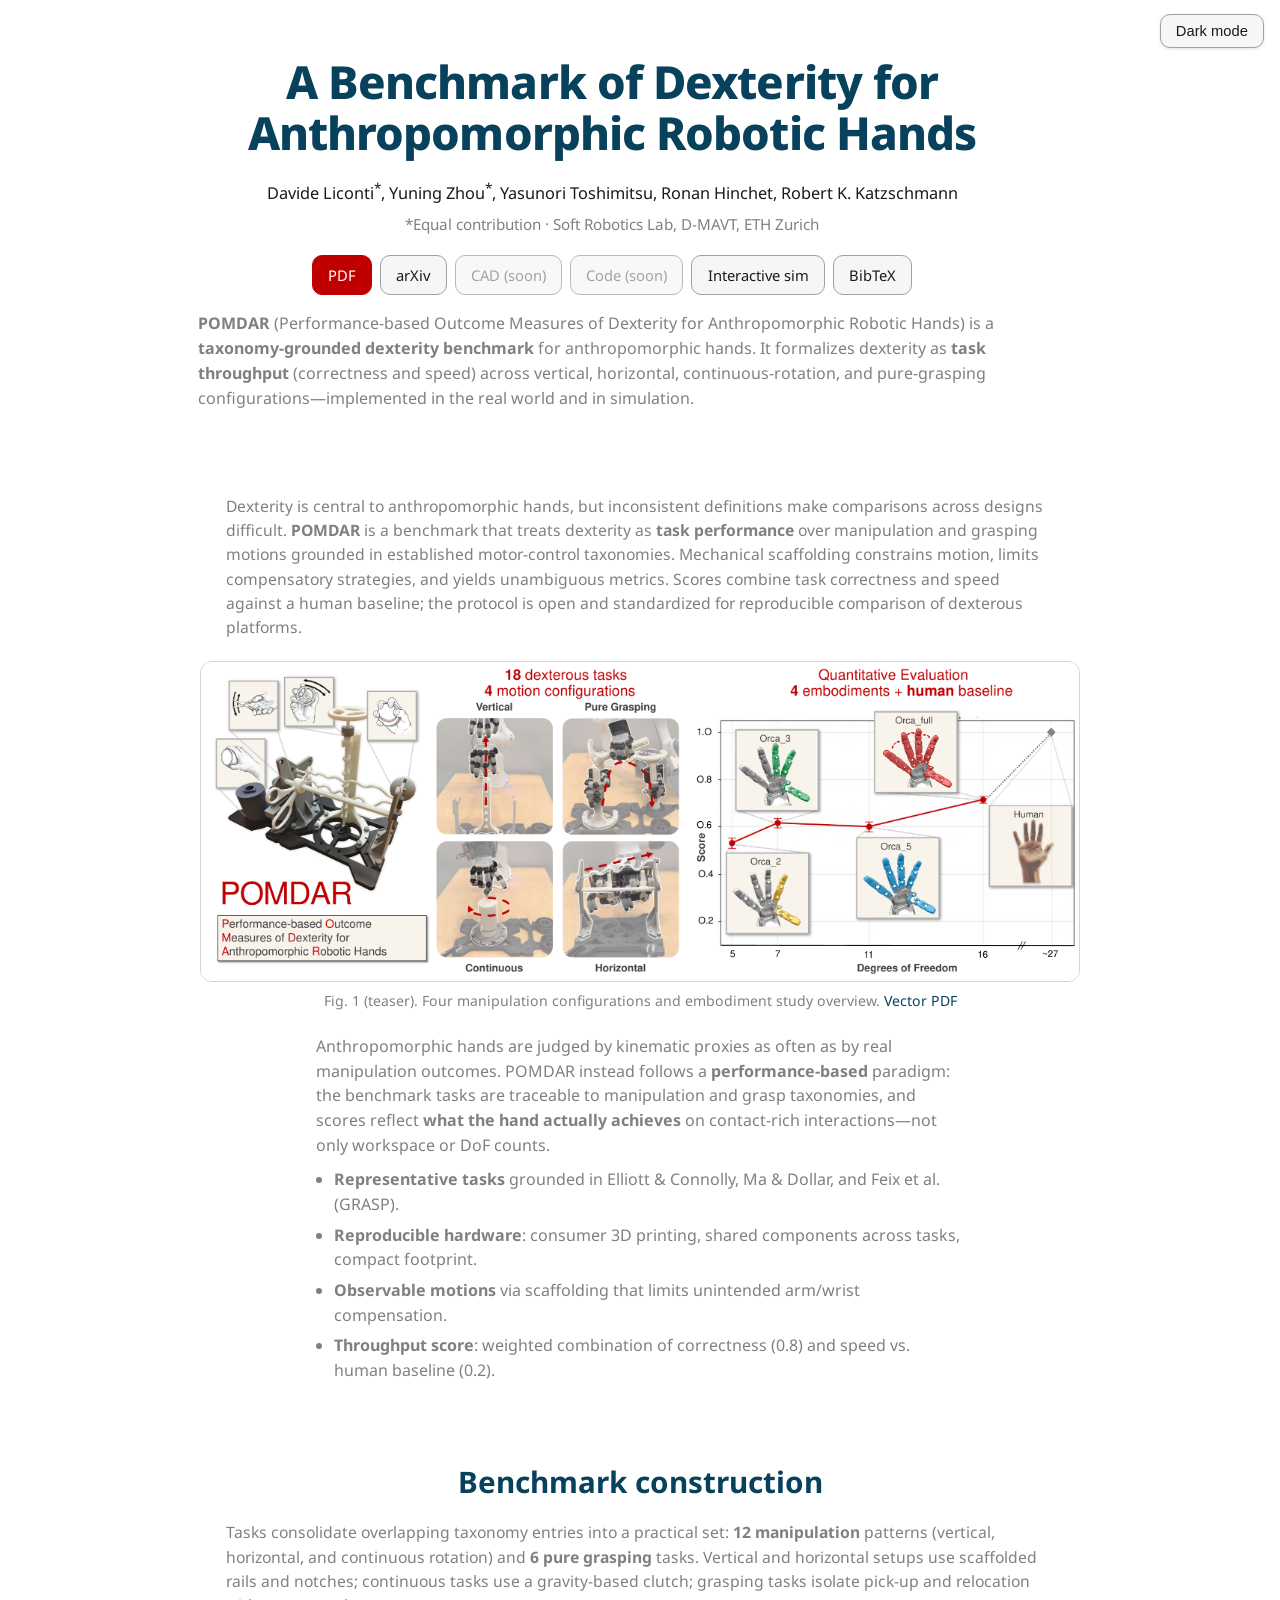
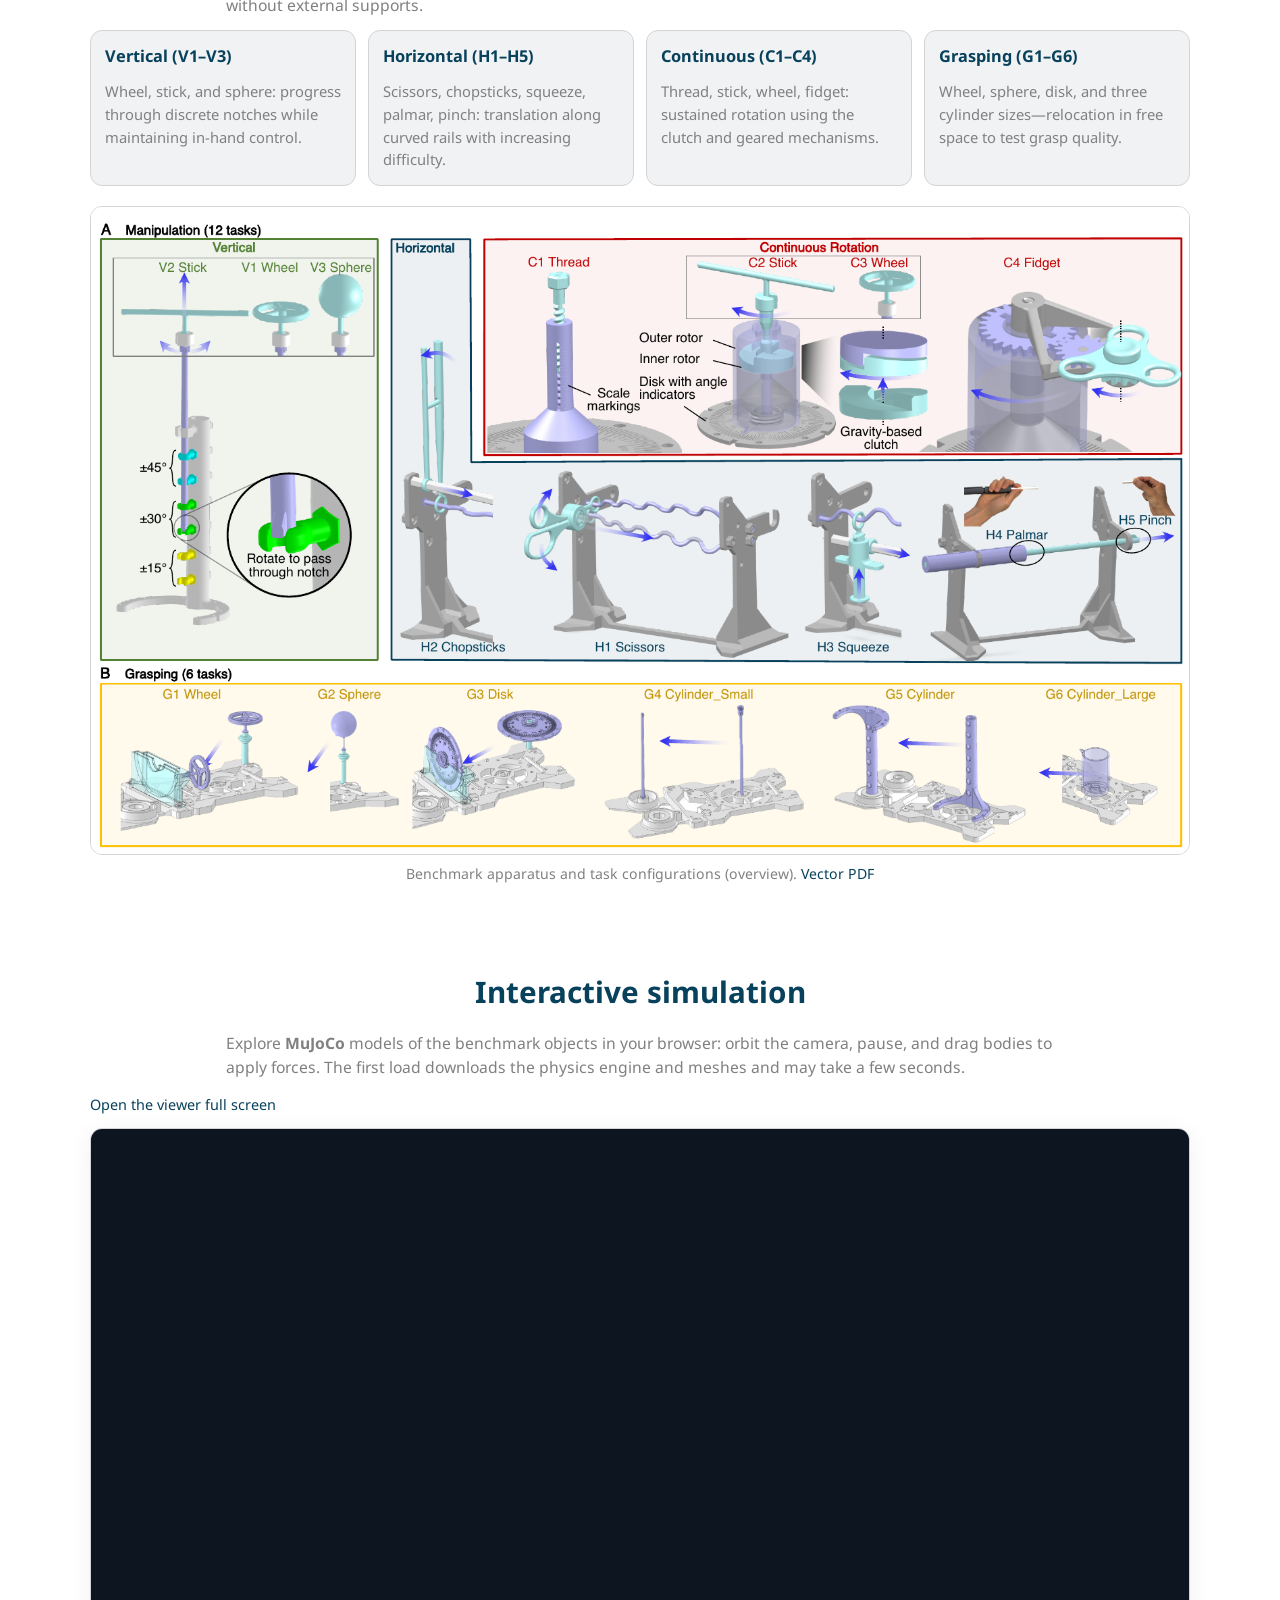
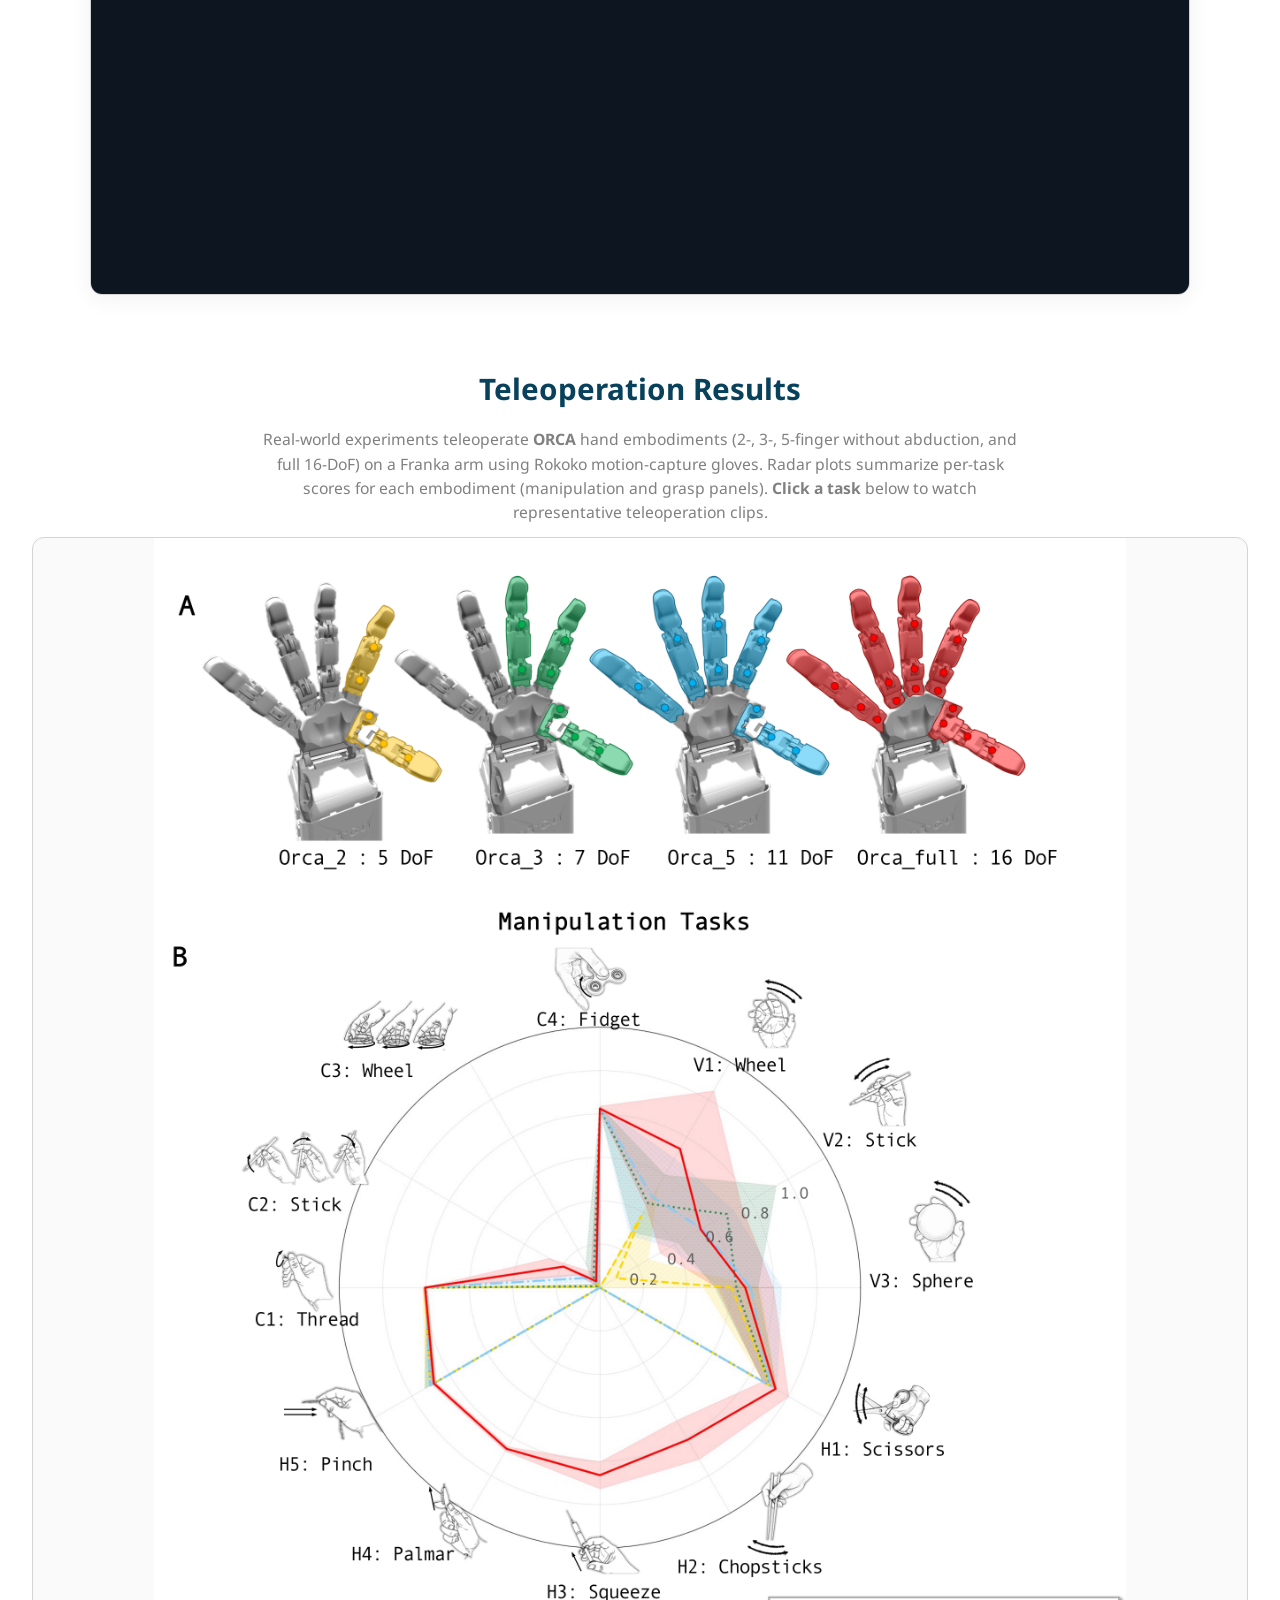
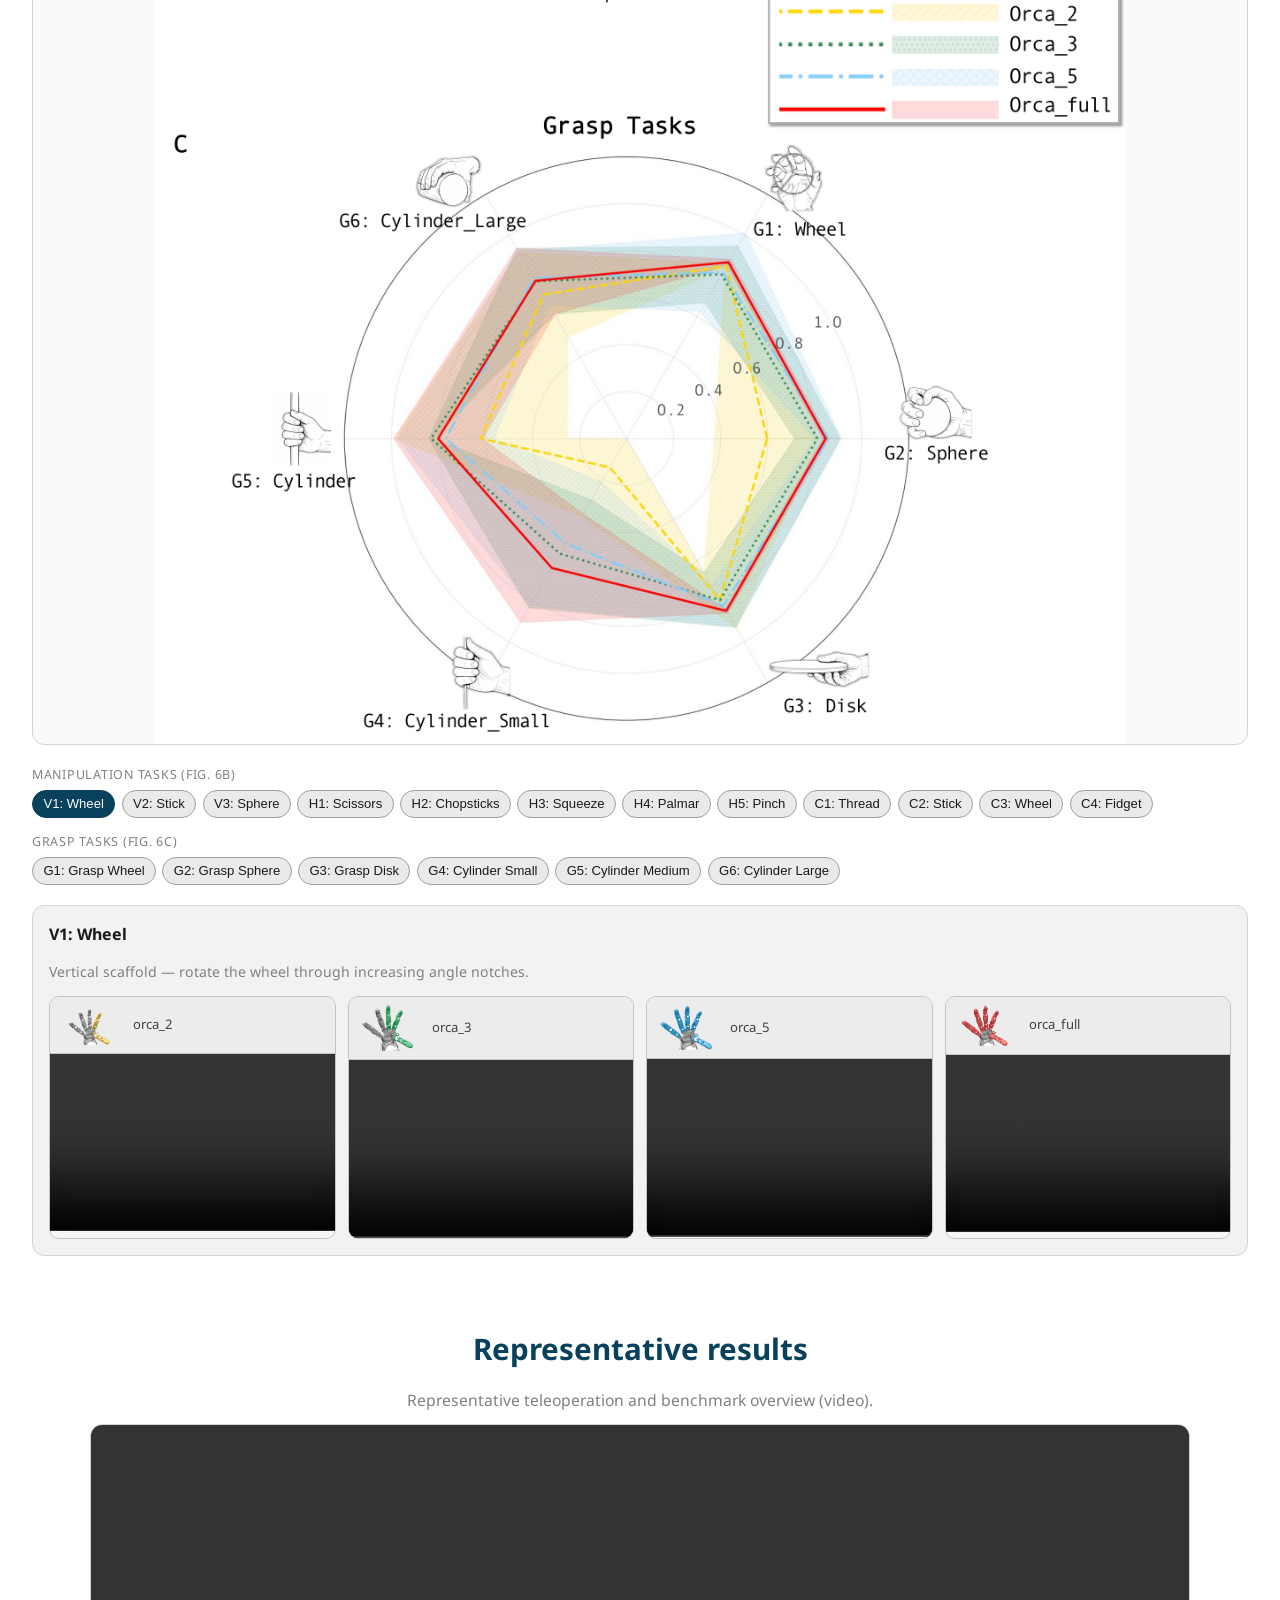
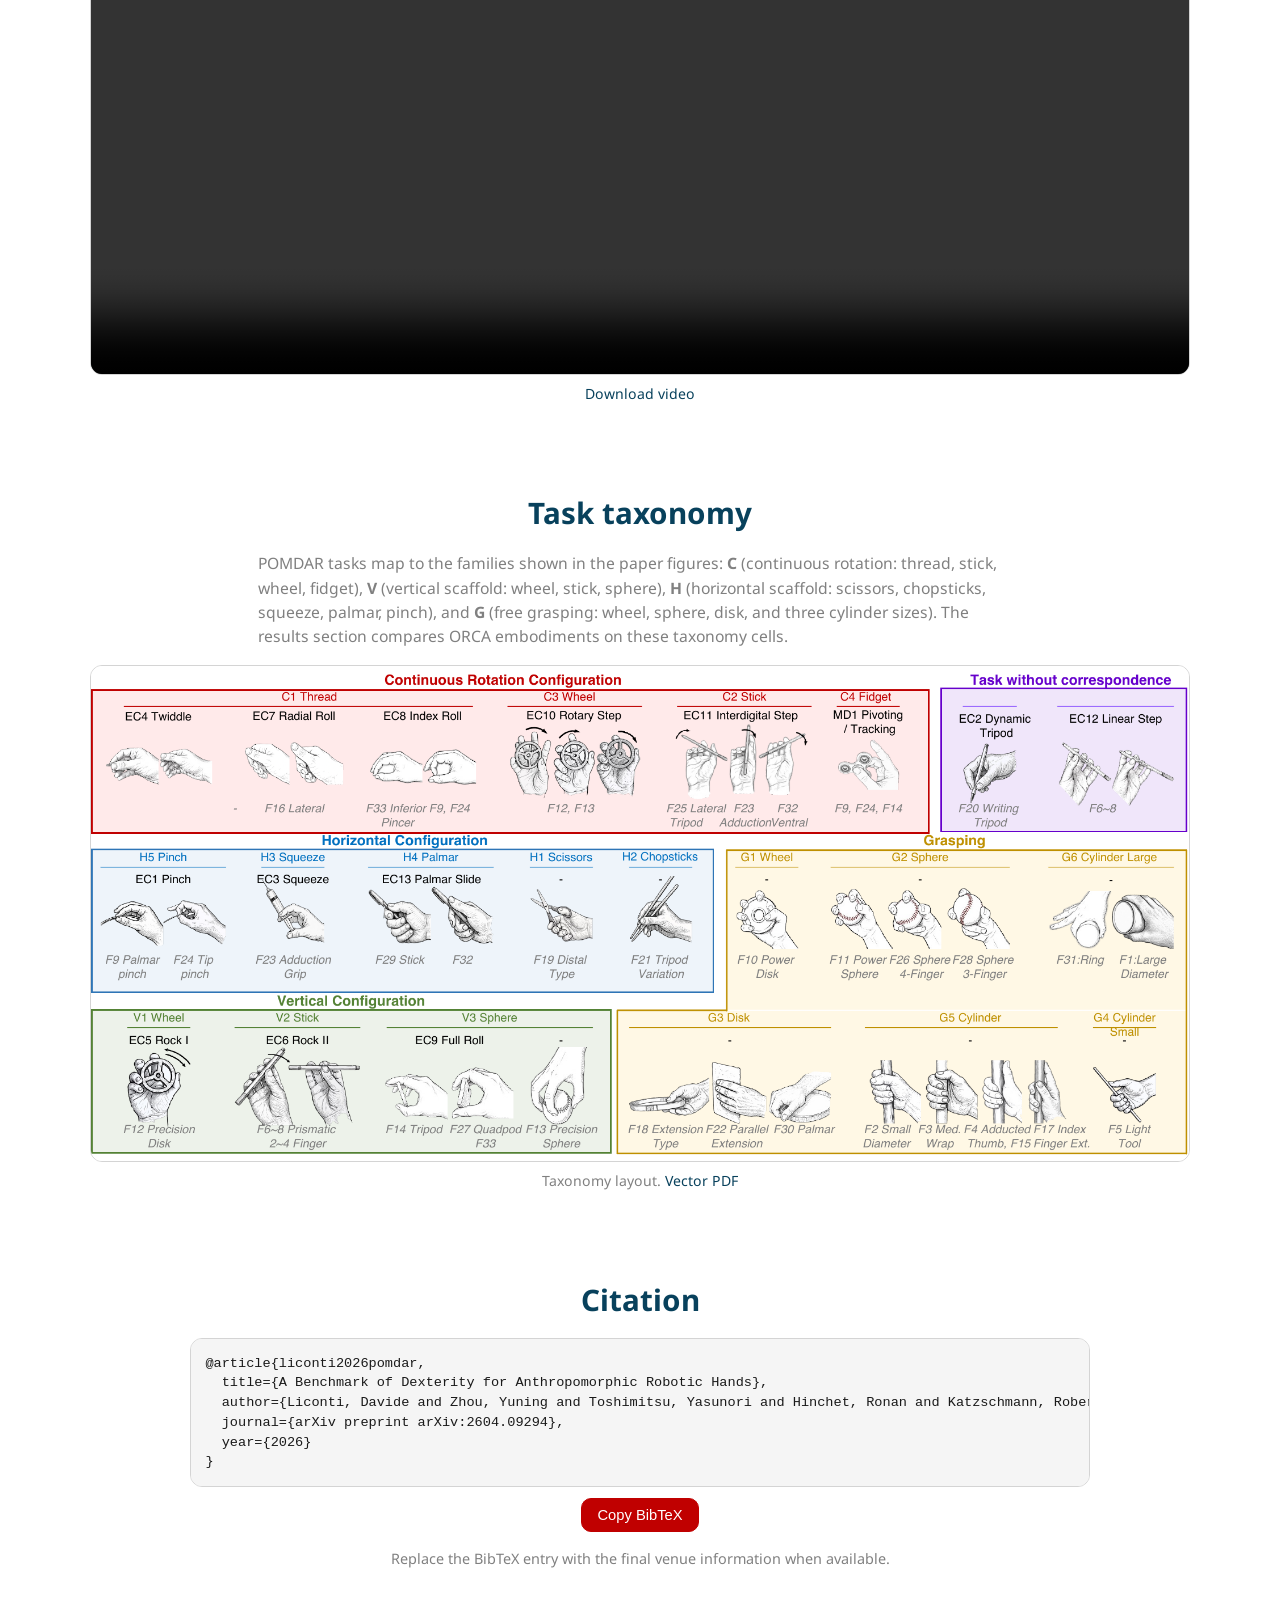
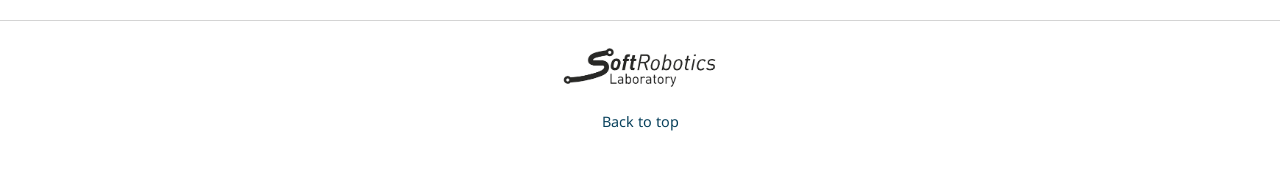
==== commit 3784f7c6: "fix errors + new teaser" ====
--- a/docs/index.html
+++ b/docs/index.html
@@ -6,7 +6,7 @@
     <title>A Benchmark of Dexterity for Anthropomorphic Robotic Hands</title>
     <meta
       name="description"
-      content="POMDAR: a compact, fully 3D-printable benchmark for quantitative evaluation of anthropomorphic robotic hand dexterity."
+      content="POMDAR (Performance-based Outcome Measures of Dexterity for Anthropomorphic Robotic Hands): a taxonomy-grounded benchmark for hand dexterity."
     />
     <link rel="preconnect" href="https://fonts.googleapis.com" />
     <link rel="preconnect" href="https://fonts.gstatic.com" crossorigin />
@@ -58,7 +58,8 @@
       </div>
 
       <p class="lead">
-        POMDAR is a <b>taxonomy-grounded dexterity benchmark</b> for anthropomorphic hands. It formalizes dexterity as
+        <b>POMDAR</b> (Performance-based Outcome Measures of Dexterity for Anthropomorphic Robotic Hands) is a
+        <b>taxonomy-grounded dexterity benchmark</b> for anthropomorphic hands. It formalizes dexterity as
         <b>task throughput</b> (correctness and speed) across vertical, horizontal, continuous-rotation, and pure-grasping
         configurations—implemented in the real world and in simulation.
       </p>
@@ -76,12 +77,15 @@
         <figure class="figure figure--teaser">
           <div class="media">
             <img
-              src="assets/teaser_reworked_p1.png"
-              alt="POMDAR benchmark overview: four manipulation configurations and quantitative evaluation across ORCA embodiments"
-              loading="lazy"
-            />
-          </div>
-          <p class="fig-caption">Fig. 1 (teaser). Four manipulation configurations and embodiment study overview.</p>
+              src="assets/teaser_helvetica.png"
+              alt="POMDAR teaser: four manipulation configurations and benchmark overview (Helvetica figure)"
+              loading="lazy"
+            />
+          </div>
+          <p class="fig-caption">
+            Fig. 1 (teaser). Four manipulation configurations and embodiment study overview.
+            <a href="assets/teaser_helvetica.pdf" target="_blank" rel="noreferrer">Vector PDF</a>
+          </p>
         </figure>
         <div class="intro-text">
           <p class="lead" style="margin-top: 0">
@@ -127,16 +131,16 @@
         </div>
 
         <figure class="figure" style="margin-top: 1.25rem">
-          <div class="media media--pdf">
-            <iframe
-              class="pdf-embed"
-              title="POMDAR benchmark overview (PDF)"
-              src="assets/benchmark_overview_colored.pdf#view=FitH"
-            ></iframe>
+          <div class="media">
+            <img
+              src="assets/benchmark_overview_colored.png"
+              alt="POMDAR benchmark apparatus and task configurations: vertical, horizontal, continuous rotation, and grasping panels (colored overview)"
+              loading="lazy"
+            />
           </div>
           <p class="fig-caption">
             Benchmark apparatus and task configurations (overview).
-            <a href="assets/benchmark_overview_colored.pdf" target="_blank" rel="noreferrer">Open PDF</a>
+            <a href="assets/benchmark_overview_colored.pdf" target="_blank" rel="noreferrer">Vector PDF</a>
           </p>
         </figure>
       </section>
@@ -171,8 +175,8 @@
         <div class="results-layout">
           <div class="results-figure-wrap">
             <img
-              src="assets/results_figure6.jpg"
-              alt="POMDAR teleoperation results: ORCA embodiments (2–16 DoF) and radar plots for manipulation (C, V, H) and grasping (G) tasks"
+              src="assets/results_legend_p1.png"
+              alt="POMDAR results: ORCA embodiments and radar plots for manipulation and grasp tasks"
               loading="lazy"
             />
           </div>
@@ -190,6 +194,44 @@
 
           <div class="task-panel" id="task-panel" aria-live="polite"></div>
         </div>
+      </section>
+
+      <section class="section reveal" id="video">
+        <h2>Representative results</h2>
+        <p class="abstract" style="margin-top: 0; text-align: center; max-width: 75ch; margin-left: auto; margin-right: auto">
+          Representative teleoperation and benchmark overview (video).
+        </p>
+        <figure class="figure">
+          <div class="media">
+            <video controls playsinline preload="metadata" src="assets/video_ral_trimmed.mp4"></video>
+          </div>
+          <p class="fig-caption">
+            <a href="assets/video_ral_trimmed.mp4" download>Download video</a>
+          </p>
+        </figure>
+      </section>
+
+      <section class="section reveal" id="taxonomy">
+        <h2>Task taxonomy</h2>
+        <p class="abstract" style="margin-top: 0; max-width: 85ch; margin-left: auto; margin-right: auto">
+          POMDAR tasks map to the families shown in the paper figures: <b>C</b> (continuous rotation: thread, stick,
+          wheel, fidget), <b>V</b> (vertical scaffold: wheel, stick, sphere), <b>H</b> (horizontal scaffold: scissors,
+          chopsticks, squeeze, palmar, pinch), and <b>G</b> (free grasping: wheel, sphere, disk, and three cylinder
+          sizes). The results section compares ORCA embodiments on these taxonomy cells.
+        </p>
+        <figure class="figure" style="margin-top: 1rem">
+          <div class="media">
+            <img
+              src="assets/taxonomy_spaced.png"
+              alt="POMDAR task taxonomy: C, V, H, and G task families with illustrations"
+              loading="lazy"
+            />
+          </div>
+          <p class="fig-caption">
+            Taxonomy layout.
+            <a href="assets/taxonomy_spaced.pdf" target="_blank" rel="noreferrer">Vector PDF</a>
+          </p>
+        </figure>
       </section>
 
       <section class="section reveal" id="citation">
@@ -205,44 +247,6 @@
           Replace the BibTeX entry with the final venue information when available.
         </p>
       </section>
-
-      <section class="section reveal" id="taxonomy">
-        <h2>Task taxonomy</h2>
-        <p class="abstract" style="margin-top: 0; max-width: 85ch; margin-left: auto; margin-right: auto">
-          POMDAR tasks map to the families shown in the paper figures: <b>C</b> (continuous rotation: thread, stick,
-          wheel, fidget), <b>V</b> (vertical scaffold: wheel, stick, sphere), <b>H</b> (horizontal scaffold: scissors,
-          chopsticks, squeeze, palmar, pinch), and <b>G</b> (free grasping: wheel, sphere, disk, and three cylinder
-          sizes). The results figure above compares ORCA embodiments on these taxonomy cells.
-        </p>
-        <figure class="figure" style="margin-top: 1rem">
-          <div class="media media--pdf">
-            <iframe
-              class="pdf-embed pdf-embed--tall"
-              title="POMDAR task taxonomy (PDF)"
-              src="assets/taxonomy_spaced.pdf#view=FitH"
-            ></iframe>
-          </div>
-          <p class="fig-caption">
-            Taxonomy layout (paper Fig.&nbsp;6 style).
-            <a href="assets/taxonomy_spaced.pdf" target="_blank" rel="noreferrer">Open PDF</a>
-          </p>
-        </figure>
-      </section>
-
-      <section class="section reveal" id="video">
-        <h2>Benchmark in motion</h2>
-        <p class="abstract" style="margin-top: 0; text-align: center; max-width: 75ch; margin-left: auto; margin-right: auto">
-          Clip from our supplementary video (1&nbsp;minute excerpt, 0:37–1:37).
-        </p>
-        <figure class="figure">
-          <div class="media">
-            <video controls playsinline preload="metadata" src="assets/pomdar_ral_clip.mp4"></video>
-          </div>
-          <p class="fig-caption">
-            <a href="assets/pomdar_ral_clip.mp4" download>Download clip</a>
-          </p>
-        </figure>
-      </section>
     </main>
 
     <footer class="footer reveal">
--- a/docs/styles.css
+++ b/docs/styles.css
@@ -291,23 +291,6 @@
   vertical-align: middle;
 }
 
-.media--pdf {
-  padding: 0;
-  line-height: 0;
-}
-
-.pdf-embed {
-  width: 100%;
-  min-height: 68vh;
-  border: 0;
-  display: block;
-  background: var(--media-bg);
-}
-
-.pdf-embed--tall {
-  min-height: 85vh;
-}
-
 #overview .media img {
   max-height: min(78vh, 820px);
   object-fit: contain;
